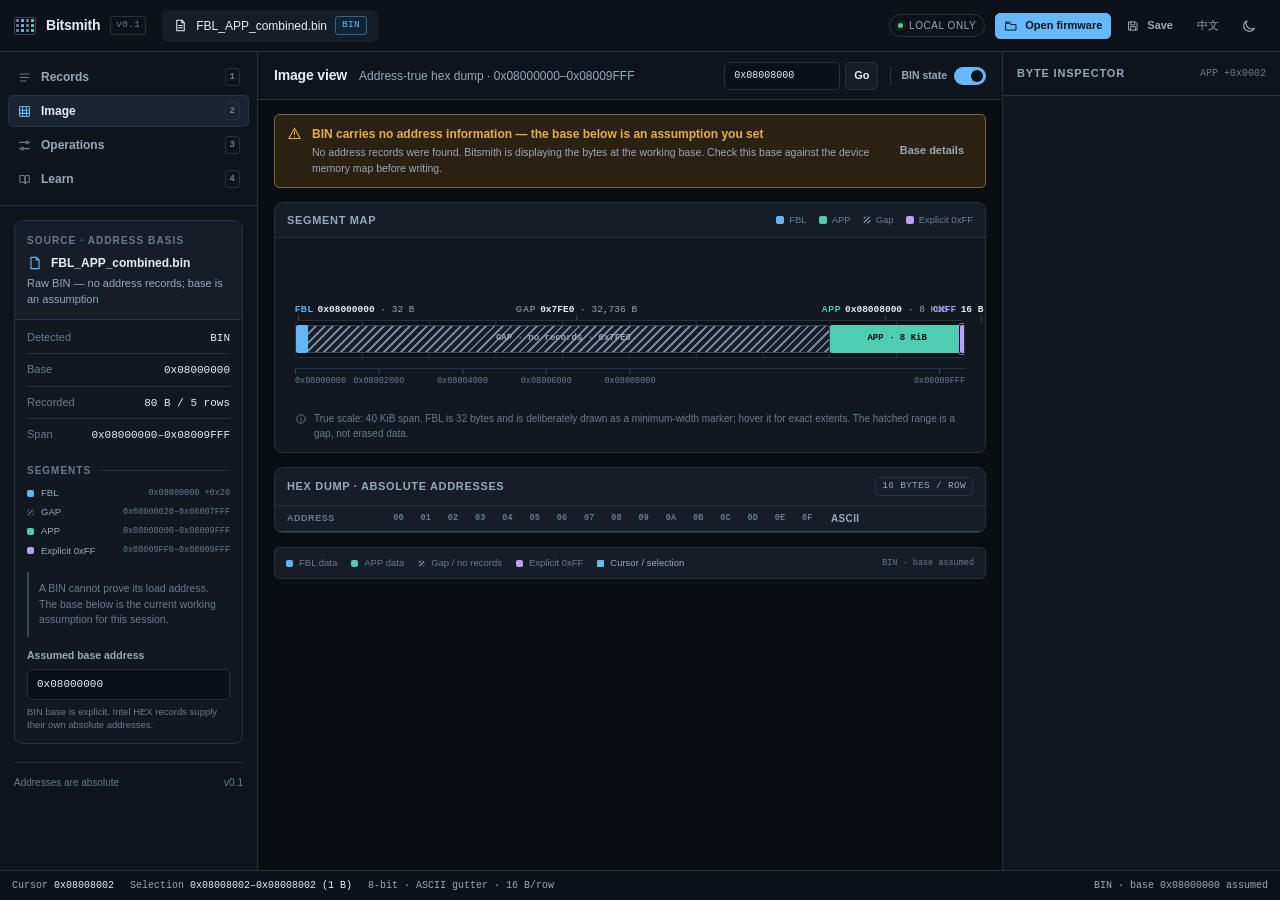
==== public/image.html @ d80ce235 "feat: implement the workbench per the prototype baseline (issue #3) Engine (shared/engine/, 323 raco" ====
<!doctype html>
<html lang="en" data-theme="dark">
<head>
  <meta charset="utf-8">
  <meta name="viewport" content="width=device-width, initial-scale=1">
  <title>Image view — Bitsmith</title>
  <script>
    (function () {
      try {
        var saved = (localStorage.getItem('bitsmith-theme') || localStorage.getItem('imagebench-theme'));
        if (saved === 'light' || saved === 'dark') document.documentElement.dataset.theme = saved;
      } catch (error) {}
    })();
  </script>
  <link rel="stylesheet" href="shared.css">
  <style>
    .image-toolbar-form {
      display: inline-flex;
      align-items: center;
      gap: 5px;
    }
    .image-toolbar-form .input {
      width: 116px;
      height: 28px;
      font-size: 10px;
    }
    .image-toolbar-form .btn {
      min-height: 28px;
    }
    .toolbar-switch {
      display: inline-flex;
      align-items: center;
      gap: 7px;
      padding-left: 10px;
      border-left: 1px solid var(--border);
    }
    .image-content {
      padding: 14px 16px 24px;
      display: flex;
      flex-direction: column;
      gap: 14px;
    }
    .image-content .assumption-banner {
      margin-bottom: 0;
    }
    .byte-inspector-hero {
      display: flex;
      align-items: flex-end;
      gap: 10px;
      padding: 12px;
      border: 1px solid var(--border);
      border-radius: var(--radius-sm);
      background: var(--inset);
    }
    .byte-inspector-hero .byte-value {
      color: var(--accent);
      font-family: var(--font-mono);
      font-size: 32px;
      font-weight: 650;
      line-height: 1;
      letter-spacing: -0.04em;
    }
    .byte-inspector-hero .byte-base {
      color: var(--faint);
      font-family: var(--font-mono);
      font-size: 9px;
      line-height: 1.4;
      padding-bottom: 2px;
    }
    .byte-inspector-hero .byte-base strong {
      display: block;
      color: var(--muted);
      font-weight: 500;
    }
    .byte-inspector-hero .byte-ascii {
      margin-left: auto;
      color: var(--muted);
      font-family: var(--font-mono);
      font-size: 18px;
      line-height: 1;
      padding-bottom: 1px;
    }
    .selection-bar {
      height: 4px;
      margin-top: 8px;
      border-radius: 2px;
      background: var(--surface-3);
      overflow: hidden;
    }
    .selection-bar span {
      display: block;
      height: 100%;
      width: 1.2%;
      min-width: 3px;
      margin-left: 2%;
      background: var(--accent);
      border-radius: 2px;
    }
    .mini-segment-bars {
      display: flex;
      flex-direction: column;
      gap: 5px;
    }
    .mini-segment-row {
      display: flex;
      align-items: center;
      gap: 7px;
      font-size: 9.5px;
    }
    .mini-segment-row .mini-swatch {
      width: 7px;
      height: 7px;
      border-radius: 2px;
      background: var(--gap);
      flex: none;
    }
    .mini-segment-row .mini-swatch.fbl { background: var(--fbl); }
    .mini-segment-row .mini-swatch.app { background: var(--app); }
    .mini-segment-row .mini-swatch.ff { background: var(--ff); }
    .mini-segment-row .mini-swatch.gap {
      background: repeating-linear-gradient(135deg, var(--gap) 0 1px, transparent 1px 3px);
      border: 1px solid var(--border);
    }
    .mini-segment-row .mini-name { color: var(--muted); }
    .mini-segment-row .mini-addr {
      margin-left: auto;
      color: var(--faint);
      font-family: var(--font-mono);
      font-size: 8.5px;
      white-space: nowrap;
    }
    .image-legend-bar {
      display: flex;
      align-items: center;
      flex-wrap: wrap;
      gap: 7px 14px;
      padding: 8px 11px;
      border: 1px solid var(--border);
      border-radius: var(--radius-sm);
      background: var(--surface-2);
      color: var(--faint);
      font-size: 9.5px;
    }
    .image-legend-bar .legend-key {
      gap: 6px;
    }
    .image-legend-bar .legend-swatch {
      width: 7px;
      height: 7px;
    }
    .image-legend-bar .legend-note {
      margin-left: auto;
      font-family: var(--font-mono);
      font-size: 8.5px;
      color: var(--faint);
    }
    .pop-byte-hero {
      display: flex;
      align-items: flex-end;
      gap: 10px;
      padding: 10px;
      border: 1px solid var(--border);
      border-radius: var(--radius-sm);
      background: var(--inset);
    }
    .pop-byte-hero .pop-value {
      color: var(--accent);
      font-family: var(--font-mono);
      font-size: 28px;
      line-height: 1;
      font-weight: 650;
      letter-spacing: -0.04em;
    }
    .pop-byte-hero .pop-caption {
      color: var(--faint);
      font-family: var(--font-mono);
      font-size: 8.5px;
      line-height: 1.45;
      padding-bottom: 1px;
    }
    .pop-byte-hero .pop-caption strong {
      display: block;
      color: var(--muted);
      font-weight: 500;
    }
    .pop-byte-hero .pop-ascii {
      margin-left: auto;
      color: var(--muted);
      font-family: var(--font-mono);
      font-size: 17px;
      line-height: 1;
    }
    .hex-byte.is-in-selection {
      background: color-mix(in srgb, var(--accent) 15%, transparent);
      border-color: color-mix(in srgb, var(--accent) 30%, transparent);
      color: var(--text);
    }
    .hex-ascii .is-in-selection {
      color: var(--accent);
    }
    .hex-byte.is-missing {
      color: var(--faint);
      opacity: 0.48;
      cursor: default;
    }
    .hex-byte.is-missing:hover {
      background: transparent;
      border-color: transparent;
    }
    .empty-side {
      padding: 18px 14px;
      color: var(--faint);
      font-size: 10.5px;
      line-height: 1.55;
    }
    .ascii-off .hex-ascii { display: none; }
    .ascii-off .hex-row { grid-template-columns: 88px minmax(470px, 1fr); }
    @media (max-width: 640px) {
      .image-toolbar-form { display: none; }
      .image-content { padding-inline: 11px; }
      .ascii-off .hex-row { grid-template-columns: 76px minmax(470px, 1fr); }
    }
  </style>
</head>
<body>
  <div class="app-shell">
    <header class="topbar">
      <a class="brand" href="records.html" aria-label="Bitsmith home">
        <span class="brand-mark" aria-hidden="true">
          <span></span><span></span><span></span><span></span>
          <span></span><span></span><span></span><span></span>
          <span></span><span></span><span></span><span></span>
        </span>
        <span class="brand-name">Bitsmith</span>
        <span class="brand-version">v0.1</span>
      </a>
      <a class="file-tab" href="records.html" id="topFileTab" aria-label="Current file: FBL_APP_combined.bin">
        <svg class="od-icon" viewBox="0 0 24 24" aria-hidden="true" style="--od-icon-size:15px">
          <path d="M6 3.5h8l4 4v13H6z"></path>
          <path d="M14 3.5v4h4"></path>
          <path d="M9 12h6M9 15.5h6"></path>
        </svg>
        <span class="file-name" id="topFileName">FBL_APP_combined.bin</span>
        <span class="format-chip" id="topFormat">BIN</span>
      </a>
      <div class="topbar-spacer"></div>
      <div class="topbar-actions">
        <span class="local-state" data-i18n="topbar.local">Local only</span>
        <button class="btn btn-primary btn-sm" id="openFirmware" type="button">
          <svg class="od-icon" viewBox="0 0 24 24" aria-hidden="true">
            <path d="M3.5 7.5h6l2 2h9v9.5h-17z"></path>
            <path d="M3.5 7.5V5h6l2 2"></path>
          </svg>
          <span data-i18n="btn.open">Open firmware</span>
        </button>
        <button class="btn btn-sm btn-quiet" id="saveFirmware" type="button">
          <svg class="od-icon" viewBox="0 0 24 24" aria-hidden="true">
            <path d="M5 5h11l3 3v11H5z"></path>
            <path d="M8 5v5h7V5M8 19v-6h8v6"></path>
          </svg>
          <span data-i18n="btn.save">Save</span>
        </button>
        <button class="icon-btn theme-toggle" type="button" data-theme-toggle aria-label="Switch to light theme">
          <svg class="od-icon icon-moon" viewBox="0 0 24 24" aria-hidden="true">
            <path d="M20 15.2A8.2 8.2 0 0 1 8.8 4a8.4 8.4 0 1 0 11.2 11.2Z"></path>
          </svg>
          <svg class="od-icon icon-sun" viewBox="0 0 24 24" aria-hidden="true">
            <circle cx="12" cy="12" r="3.5"></circle>
            <path d="M12 2.5v2M12 19.5v2M4.6 4.6 6 6M18 18l1.4 1.4M2.5 12h2M19.5 12h2M4.6 19.4 6 18M18 6l1.4-1.4"></path>
          </svg>
        </button>
      </div>
    </header>

    <div class="workspace">
      <aside class="sidebar">
        <nav class="side-nav" aria-label="Workbench sections">
          <a class="side-nav-item" href="records.html">
            <svg class="od-icon" viewBox="0 0 24 24" aria-hidden="true">
              <path d="M5 6.5h14M5 12h14M5 17.5h9"></path>
            </svg>
            <span data-i18n="nav.records">Records</span> <span class="side-nav-key">1</span>
          </a>
          <a class="side-nav-item" href="image.html" aria-current="page">
            <svg class="od-icon" viewBox="0 0 24 24" aria-hidden="true">
              <rect x="4" y="4" width="16" height="16" rx="1.5"></rect>
              <path d="M4 10h16M4 15h16M9 4v16M15 4v16"></path>
            </svg>
            <span data-i18n="nav.image">Image</span> <span class="side-nav-key">2</span>
          </a>
          <a class="side-nav-item" href="operations.html">
            <svg class="od-icon" viewBox="0 0 24 24" aria-hidden="true">
              <path d="M4 7h10M18 7h2M4 17h3M11 17h9"></path>
              <circle cx="16" cy="7" r="2"></circle>
              <circle cx="9" cy="17" r="2"></circle>
            </svg>
            <span data-i18n="nav.operations">Operations</span> <span class="side-nav-key">3</span>
          </a>
          <a class="side-nav-item" href="learn.html">
            <svg class="od-icon" viewBox="0 0 24 24" aria-hidden="true">
              <path d="M4.5 5.5h6a2 2 0 0 1 2 2v11a2 2 0 0 0-2-2h-6z"></path>
              <path d="M19.5 5.5h-4a2 2 0 0 0-2 2v11a2 2 0 0 1 2-2h4z"></path>
            </svg>
            <span data-i18n="nav.learn">Learn</span> <span class="side-nav-key">4</span>
          </a>
        </nav>

        <div class="sidebar-scroll">
          <div class="file-summary">
            <div class="file-summary-head">
              <div class="eyebrow" style="margin-bottom:6px" data-i18n="source.eyebrow-image">Source · address basis</div>
              <div class="file-name-row">
                <svg class="od-icon file-icon" viewBox="0 0 24 24" aria-hidden="true">
                  <path d="M6 3.5h8l4 4v13H6z"></path>
                  <path d="M14 3.5v4h4"></path>
                </svg>
                <h2 id="fileName">FBL_APP_combined.bin</h2>
              </div>
              <p class="file-subline" id="fileFormatLine">Raw BIN — no address records; base is an assumption</p>
            </div>
            <dl class="file-meta-grid">
              <div class="meta-row"><dt data-i18n="meta.detected">Detected</dt><dd id="formatValue">BIN</dd></div>
              <div class="meta-row"><dt data-i18n="meta.base">Base</dt><dd id="baseValue">0x08000000</dd></div>
              <div class="meta-row"><dt data-i18n="meta.recorded">Recorded</dt><dd id="recordedValue">80 B / 5 rows</dd></div>
              <div class="meta-row"><dt data-i18n="meta.span">Span</dt><dd>0x08000000–0x08009FFF</dd></div>
            </dl>
            <div style="padding:10px 12px 12px">
              <div class="section-label" data-i18n="segments.label">Segments</div>
              <div class="mini-segment-bars">
                <div class="mini-segment-row"><span class="mini-swatch fbl"></span><span class="mini-name">FBL</span><span class="mini-addr">0x08000000 +0x20</span></div>
                <div class="mini-segment-row"><span class="mini-swatch gap"></span><span class="mini-name">GAP</span><span class="mini-addr">0x08000020–0x08007FFF</span></div>
                <div class="mini-segment-row"><span class="mini-swatch app"></span><span class="mini-name">APP</span><span class="mini-addr">0x08008000–0x08009FFF</span></div>
                <div class="mini-segment-row"><span class="mini-swatch ff"></span><span class="mini-name">Explicit 0xFF</span><span class="mini-addr">0x08009FF0–0x08009FFF</span></div>
              </div>
              <p class="sidebar-note" id="basisNote" data-i18n="sidebar.bin-note">A BIN cannot prove its load address. The base below is the current working assumption for this session.</p>
              <div class="field" style="margin-top:11px">
                <label for="baseReadout" data-i18n="field.base-readout">Assumed base address</label>
                <input class="input" id="baseReadout" value="0x08000000" readonly aria-readonly="true">
                <span class="help" data-i18n="field.base-help">BIN base is explicit. Intel HEX records supply their own absolute addresses.</span>
              </div>
            </div>
          </div>

          <div class="sidebar-foot">
            <span data-i18n="sidebar.foot.absolute">Addresses are absolute</span>
            <span>v0.1</span>
          </div>
        </div>
      </aside>

      <main class="main-pane">
        <div class="main-toolbar">
          <h1 data-i18n="view.image">Image view</h1>
          <span class="toolbar-sub">Address-true hex dump · 0x08000000–0x08009FFF</span>
          <div class="toolbar-spacer"></div>
          <form class="image-toolbar-form" id="gotoForm">
            <label class="sr-only" for="gotoInput" data-i18n="goto.label">Go to address</label>
            <input class="input" id="gotoInput" value="0x08008000" spellcheck="false" autocomplete="off">
            <button class="btn btn-sm" type="submit" data-i18n="btn.go">Go</button>
          </form>
          <div class="toolbar-switch">
            <span class="switch-label" id="binSwitchLabel" data-i18n="switch.bin-label">BIN state</span>
            <button class="switch" id="binToggle" type="button" role="switch" aria-checked="true" aria-labelledby="binSwitchLabel"></button>
          </div>
        </div>

        <div class="main-scroll">
          <div class="image-content">
            <div class="assumption-banner" id="binBanner">
              <svg class="od-icon banner-icon" viewBox="0 0 24 24" aria-hidden="true">
                <path d="M12 3.5 21 20H3z"></path>
                <path d="M12 9v5M12 17.2v.1"></path>
              </svg>
              <div>
                <strong data-i18n="banner.bin-title">BIN carries no address information — base 0x08000000 is an assumption you set</strong>
                <p data-i18n="banner.bin-detail">No address records were found. Bitsmith is displaying the bytes at the working base. Check this base against the device memory map before writing.</p>
              </div>
              <button class="btn btn-sm btn-quiet banner-action" id="focusBase" type="button" data-i18n="btn.base-details">Base details</button>
            </div>

            <section class="map-card" aria-labelledby="segmentMapTitle">
              <div class="map-card-head">
                <h2 id="segmentMapTitle" data-i18n="map.segment-map">Segment map</h2>
                <div class="map-legend">
                  <span class="legend-key"><span class="legend-swatch fbl"></span><span data-i18n="legend.fbl">FBL</span></span>
                  <span class="legend-key"><span class="legend-swatch app"></span><span data-i18n="legend.app">APP</span></span>
                  <span class="legend-key"><span class="legend-swatch gap"></span><span data-i18n="legend.gap">Gap</span></span>
                  <span class="legend-key"><span class="legend-swatch ff"></span><span data-i18n="legend.ff">Explicit 0xFF</span></span>
                </div>
              </div>
              <div class="map-body">
                <div class="map-shell">
                  <div class="map-scale-labels" aria-hidden="true">
                    <span class="map-callout fbl-callout"><span class="co-kind">FBL</span><strong>0x08000000</strong> · 32 B</span>
                    <span class="map-callout gap-callout"><span class="co-kind">GAP</span><strong>0x7FE0</strong> · 32,736 B</span>
                    <span class="map-callout app-callout"><span class="co-kind">APP</span><strong>0x08008000</strong> · 8 KiB</span>
                    <span class="map-callout ff-callout"><span class="co-kind">0xFF</span><strong>16 B</strong></span>
                  </div>

                  <div class="segment-track" aria-label="Address map from 0x08000000 to 0x08009FFF">
                    <button class="segment-block fbl" type="button" style="left:0;width:0.08%;min-width:4px"
                      data-name="FBL" data-range="0x08000000–0x0800001F" data-size="32 bytes" data-kind="FBL segment"
                      data-note="Flash bootloader. Contiguous data records; checksums verify.">
                      <span class="block-label"></span>
                    </button>
                    <div class="segment-block gap" style="left:0.08%;width:79.92%"
                      data-name="GAP" data-range="0x08000020–0x08007FFF" data-size="32,736 bytes" data-kind="Address gap"
                      data-note="No data records in this range. Not the same as an explicit 0xFF fill.">
                      <span class="block-label">GAP · no records · 0x7FE0</span>
                    </div>
                    <button class="segment-block app" type="button" style="left:80%;width:20%"
                      data-name="APP" data-range="0x08008000–0x08009FFF" data-size="8 KiB" data-kind="APP segment"
                      data-note="Application image. Includes an explicitly written 0xFF tail.">
                      <span class="block-label">APP · 8 KiB</span>
                    </button>
                    <button class="segment-block ff" type="button" style="left:calc(100% - 4px);width:4px"
                      data-name="Explicit 0xFF" data-range="0x08009FF0–0x08009FFF" data-size="16 bytes" data-kind="Explicit fill"
                      data-note="These bytes are present and equal 0xFF; they are not a gap.">
                      <span class="block-label"></span>
                    </button>
                  </div>

                  <div class="axis" aria-hidden="true">
                    <span class="axis-tick" style="left:0">0x08000000</span>
                    <span class="axis-tick" style="left:12.5%">0x08002000</span>
                    <span class="axis-tick" style="left:25%">0x08004000</span>
                    <span class="axis-tick" style="left:37.5%">0x08006000</span>
                    <span class="axis-tick" style="left:50%">0x08008000</span>
                    <span class="axis-tick" style="left:100%">0x08009FFF</span>
                  </div>
                </div>
                <p class="map-note" id="mapNote">
                  <svg class="od-icon" viewBox="0 0 24 24" aria-hidden="true">
                    <circle cx="12" cy="12" r="8.5"></circle>
                    <path d="M12 11v5M12 8v.1"></path>
                  </svg>
                  True scale: 40 KiB span. FBL is 32 bytes and is deliberately drawn as a minimum-width marker; hover it for exact extents. The hatched range is a gap, not erased data.
                </p>
              </div>
            </section>

            <section class="hex-shell" aria-labelledby="hexTitle">
              <div class="hex-head">
                <h2 id="hexTitle" data-i18n="hex.title">Hex dump · absolute addresses</h2>
                <span class="badge" style="margin-left:auto" data-i18n="hex.rows-badge">16 bytes / row</span>
              </div>
              <div class="hex-scroll" id="hexScroll">
                <div class="hex-grid" id="hexGrid">
                  <div class="hex-header">
                    <div class="hex-row">
                      <span data-i18n="hex.address">Address</span>
                      <div class="hex-bytes" aria-hidden="true">
                        <span>00</span><span>01</span><span>02</span><span>03</span><span>04</span><span>05</span><span>06</span><span>07</span>
                        <span>08</span><span>09</span><span>0A</span><span>0B</span><span>0C</span><span>0D</span><span>0E</span><span>0F</span>
                      </div>
                      <span class="hex-ascii" data-i18n="hex.ascii">ASCII</span>
                    </div>
                  </div>
                  <div id="hexRows"></div>
                </div>
              </div>
            </section>

            <div class="image-legend-bar">
              <span class="legend-key"><span class="legend-swatch fbl"></span><span data-i18n="legend.fbl-data">FBL data</span></span>
              <span class="legend-key"><span class="legend-swatch app"></span><span data-i18n="legend.app-data">APP data</span></span>
              <span class="legend-key"><span class="legend-swatch gap"></span><span data-i18n="legend.gap-nr">Gap / no records</span></span>
              <span class="legend-key"><span class="legend-swatch ff"></span><span data-i18n="legend.ff">Explicit 0xFF</span></span>
              <span class="legend-key" style="color:var(--muted)"><span style="display:inline-block;width:7px;height:7px;border-radius:1px;background:var(--accent)"></span><span data-i18n="legend.cursor">Cursor / selection</span></span>
              <span class="legend-note" id="legendBasis">BIN · base assumed</span>
            </div>
          </div>
        </div>
      </main>

      <aside class="inspector" aria-label="Byte inspector">
        <div class="pane-head">
          <h2 data-i18n="inspector.byte-title">Byte inspector</h2>
          <span class="pane-count" id="inspectorOffset">APP +0x0002</span>
        </div>
        <div class="inspector-scroll" id="inspectorBody"></div>
      </aside>
    </div>

    <footer class="statusbar">
      <span class="status-item"><span data-i18n="status.cursor">Cursor</span> <strong id="statusCursor">0x08008002</strong></span>
      <span class="status-item"><span data-i18n="status.selection">Selection</span> <strong id="statusSelection">0x08008002–0x08008002 (1 B)</strong></span>
      <span class="status-item hide-sm" id="statusEncoding" data-i18n="status.encoding">8-bit · ASCII gutter · 16 B/row</span>
      <span class="status-item push" id="statusBasis">BIN · base 0x08000000 assumed</span>
    </footer>
  </div>

  <div class="inspector-pop" id="bytePop" role="dialog" aria-labelledby="bytePopTitle" hidden>
    <div class="pop-head">
      <div>
        <h3 id="bytePopTitle">Byte at 0x08008002</h3>
        <p data-i18n="pop.byte-sub">Read from the image at its absolute address.</p>
      </div>
      <button class="icon-btn" id="closeBytePop" type="button" aria-label="Close byte inspector">
        <svg class="od-icon" viewBox="0 0 24 24" aria-hidden="true">
          <path d="M6 6l12 12M18 6 6 18"></path>
        </svg>
      </button>
    </div>
    <div class="pop-body">
      <div class="pop-byte-hero">
        <span class="pop-value" id="popValue">50</span>
        <span class="pop-caption"><strong data-i18n="pop.byte-hero">hex byte</strong><span id="popDec">80 dec</span></span>
        <span class="pop-ascii" id="popAscii">P</span>
      </div>
      <dl class="pop-kv">
        <dt>Absolute</dt><dd id="popAddress">0x08008002</dd>
        <dt>Segment</dt><dd id="popSegment">APP</dd>
        <dt>Offset</dt><dd id="popOffset">+0x0002</dd>
        <dt>Row</dt><dd id="popRow">0x08008000 +0x02</dd>
      </dl>
      <p style="margin-top:8px" data-i18n="pop.byte-note">The byte value is exact. Its address is only as exact as the current base assumption for a BIN import.</p>
    </div>
    <div class="pop-foot"><span class="kbd">Esc</span> <span data-i18n="pop.byte-foot-suffix">close · shift-click to select a range</span></div>
  </div>

  <div class="map-hover-tip" id="mapTip" hidden></div>
  <div class="toast-stack" id="toastStack" aria-live="polite"></div>

  <script src="bridge.js"></script>
  <script src="i18n.js"></script>
  <script src="image.js"></script>
</body>
</html>
---- public/shared.css ----
/* Bitsmith shared design system
   Dark is the default workbench theme; light is authored independently. */

:root {
  color-scheme: dark;

  --bg: #0a0e13;
  --bg-alt: #0e141b;
  --surface-1: #111820;
  --surface-2: #151d27;
  --surface-3: #1a2430;
  --bg-selected: #14293a;
  --inset: #0b1017;
  --border: #25313e;
  --border-strong: #36485c;
  --text: #e7edf5;
  --muted: #99a8ba;
  --faint: #6a7a8e;
  --accent: #66b8ff;
  --accent-2: #5ad1b6;
  --accent-contrast: #06131d;
  --ok: #58ca8b;
  --ok-bg: #10251b;
  --warn: #e7ad4c;
  --warn-bg: #2a2113;
  --fail: #f07070;
  --fail-bg: #2a1517;
  --fbl: #64b5f6;
  --fbl-bg: #102436;
  --app: #4ecdb0;
  --app-bg: #0f2723;
  --gap: #738399;
  --gap-bg: #161d26;
  --ff: #b9a0ff;
  --ff-bg: #201a33;
  --focus-ring: #a9d8ff;
  --topbar: #0d1218;
  --statusbar: #0c1117;
  --shadow: 0 18px 60px rgba(0, 0, 0, 0.45);
  --shadow-sm: 0 2px 10px rgba(0, 0, 0, 0.25);
  --scrollbar: #344355;

  --font-sans: -apple-system, BlinkMacSystemFont, "Segoe UI", "Helvetica Neue", Arial, sans-serif;
  --font-mono: "SFMono-Regular", "SF Mono", ui-monospace, Menlo, Consolas, "Liberation Mono", monospace;

  --text-2xs: 10px;
  --text-xs: 11px;
  --text-sm: 12px;
  --text-base: 13px;
  --text-md: 14px;
  --text-lg: 16px;
  --text-xl: 20px;
  --text-2xl: 26px;
  --text-3xl: 34px;

  --lh-tight: 1.25;
  --lh-normal: 1.5;
  --lh-relaxed: 1.65;

  --space-1: 4px;
  --space-2: 8px;
  --space-3: 12px;
  --space-4: 16px;
  --space-5: 20px;
  --space-6: 24px;
  --space-7: 32px;
  --space-8: 40px;
  --space-9: 48px;

  --radius-xs: 3px;
  --radius-sm: 5px;
  --radius-md: 8px;
  --radius-pill: 999px;

  --topbar-h: 52px;
  --statusbar-h: 30px;
  --sidebar-w: 282px;
  --inspector-w: 302px;

  --ease-out: cubic-bezier(0.18, 0.72, 0.24, 1);
  --ease-in: cubic-bezier(0.55, 0, 0.8, 0.35);
  --dur-fast: 160ms;
  --dur-normal: 220ms;
}

html[data-theme="light"] {
  color-scheme: light;

  --bg: #edf1f5;
  --bg-alt: #f5f7f9;
  --surface-1: #ffffff;
  --surface-2: #f3f6f9;
  --surface-3: #eaf0f6;
  --bg-selected: #dceefc;
  --inset: #e9eef4;
  --border: #d7e0e9;
  --border-strong: #b9c6d4;
  --text: #16212c;
  --muted: #536273;
  --faint: #7b8897;
  --accent: #0b67ae;
  --accent-2: #0b7b6b;
  --accent-contrast: #ffffff;
  --ok: #1e7c50;
  --ok-bg: #e5f5ec;
  --warn: #8b5b0b;
  --warn-bg: #f9efd9;
  --fail: #b23a3f;
  --fail-bg: #fbe8e9;
  --fbl: #1768ad;
  --fbl-bg: #e2effa;
  --app: #11766a;
  --app-bg: #e1f3f0;
  --gap: #68798a;
  --gap-bg: #edf1f5;
  --ff: #6f4bb5;
  --ff-bg: #efe9fb;
  --focus-ring: #0b67ae;
  --topbar: #ffffff;
  --statusbar: #f5f8fb;
  --shadow: 0 22px 60px rgba(24, 42, 62, 0.14);
  --shadow-sm: 0 2px 10px rgba(24, 42, 62, 0.08);
  --scrollbar: #b9c6d4;
}

*,
*::before,
*::after {
  box-sizing: border-box;
}

[hidden] {
  display: none !important;
}

html {
  height: 100%;
  background: var(--bg);
}

body {
  margin: 0;
  min-height: 100%;
  background: var(--bg);
  color: var(--text);
  font-family: var(--font-sans);
  font-size: var(--text-base);
  line-height: var(--lh-normal);
  -webkit-font-smoothing: antialiased;
  text-rendering: optimizeLegibility;
}

button,
input,
select,
textarea {
  font: inherit;
  color: inherit;
}

button,
a {
  -webkit-tap-highlight-color: transparent;
}

a {
  color: var(--accent);
  text-decoration: none;
}

a:hover {
  color: var(--accent-2);
}

button {
  border: 0;
  background: none;
  cursor: pointer;
}

svg {
  display: block;
}

h1,
h2,
h3,
h4,
p,
dl,
dd,
dt,
figure {
  margin: 0;
}

ul,
ol {
  margin: 0;
  padding: 0;
  list-style: none;
}

::selection {
  background: color-mix(in srgb, var(--accent) 34%, transparent);
}

:focus-visible {
  outline: 2px solid var(--focus-ring);
  outline-offset: 2px;
}

::-webkit-scrollbar {
  width: 10px;
  height: 10px;
}

::-webkit-scrollbar-track {
  background: transparent;
}

::-webkit-scrollbar-thumb {
  background: var(--scrollbar);
  border: 3px solid transparent;
  border-radius: var(--radius-pill);
  background-clip: content-box;
}

.sr-only {
  position: absolute;
  width: 1px;
  height: 1px;
  padding: 0;
  margin: -1px;
  overflow: hidden;
  clip: rect(0, 0, 0, 0);
  white-space: nowrap;
  border: 0;
}

.mono {
  font-family: var(--font-mono);
  font-variant-numeric: tabular-nums;
}

.muted {
  color: var(--muted);
}

.faint {
  color: var(--faint);
}

.nowrap {
  white-space: nowrap;
}

.truncate {
  min-width: 0;
  overflow: hidden;
  text-overflow: ellipsis;
  white-space: nowrap;
}

.od-icon {
  width: 1em;
  height: 1em;
  flex: none;
  stroke-width: 1.7;
  stroke-linecap: round;
  stroke-linejoin: round;
  fill: none;
  stroke: currentColor;
  --od-icon-size: 1em;
  width: var(--od-icon-size);
  height: var(--od-icon-size);
}

/* --------------------------------------------------------------------------
   Application shell
   -------------------------------------------------------------------------- */

.app-shell {
  display: grid;
  grid-template-columns: minmax(0, 1fr);
  grid-template-rows: var(--topbar-h) minmax(0, 1fr) var(--statusbar-h);
  height: 100vh;
  min-height: 620px;
  overflow: hidden;
  background: var(--bg);
}

.topbar {
  position: relative;
  z-index: 30;
  display: flex;
  align-items: center;
  gap: var(--space-4);
  padding: 0 var(--space-4) 0 14px;
  background: var(--topbar);
  border-bottom: 1px solid var(--border);
  min-width: 0;
}

.brand {
  display: inline-flex;
  align-items: center;
  gap: 10px;
  color: var(--text);
  flex: none;
}

.brand:hover {
  color: var(--text);
}

.brand-mark {
  display: grid;
  grid-template-columns: repeat(4, 3px);
  grid-template-rows: repeat(3, 3px);
  gap: 2px;
  width: 22px;
  height: 18px;
  align-content: center;
  justify-content: center;
  border: 1px solid var(--border-strong);
  border-radius: var(--radius-xs);
  background: var(--inset);
}

.brand-mark span {
  background: var(--faint);
  border-radius: 0.5px;
}

.brand-mark span:nth-child(2),
.brand-mark span:nth-child(6),
.brand-mark span:nth-child(10) {
  background: var(--fbl);
}

.brand-mark span:nth-child(4),
.brand-mark span:nth-child(8),
.brand-mark span:nth-child(12) {
  background: var(--app);
}

.brand-name {
  font-size: var(--text-md);
  font-weight: 650;
  letter-spacing: -0.015em;
}

.brand-version {
  padding: 1px 5px;
  border: 1px solid var(--border);
  border-radius: var(--radius-xs);
  color: var(--faint);
  font-family: var(--font-mono);
  font-size: 9.5px;
  letter-spacing: 0.03em;
}

.file-tab {
  display: flex;
  align-items: center;
  gap: 8px;
  height: 32px;
  min-width: 0;
  max-width: 520px;
  padding: 0 10px;
  border: 1px solid transparent;
  border-radius: var(--radius-sm);
  color: var(--text);
  background: var(--surface-2);
}

.file-tab:hover {
  color: var(--text);
  border-color: var(--border);
}

.file-tab .file-name {
  min-width: 0;
  overflow: hidden;
  text-overflow: ellipsis;
  white-space: nowrap;
  font-size: var(--text-sm);
}

.file-tab .format-chip {
  flex: none;
}

.topbar-spacer {
  flex: 1 1 auto;
}

.topbar-actions {
  display: flex;
  align-items: center;
  gap: 6px;
  flex: none;
}

.local-state {
  display: inline-flex;
  align-items: center;
  gap: 6px;
  margin-right: 4px;
  padding: 3px 8px;
  border: 1px solid var(--border);
  border-radius: var(--radius-pill);
  color: var(--muted);
  font-size: var(--text-2xs);
  letter-spacing: 0.055em;
  text-transform: uppercase;
  white-space: nowrap;
}

.local-state::before {
  content: "";
  width: 5px;
  height: 5px;
  border-radius: 50%;
  background: var(--ok);
  box-shadow: 0 0 0 3px var(--ok-bg);
}

.workspace {
  display: grid;
  grid-template-columns: var(--sidebar-w) minmax(0, 1fr) var(--inspector-w);
  min-height: 0;
  min-width: 0;
  overflow: hidden;
}

.sidebar,
.inspector {
  display: flex;
  flex-direction: column;
  min-height: 0;
  min-width: 0;
  background: var(--bg-alt);
}

.sidebar {
  border-right: 1px solid var(--border);
}

.inspector {
  border-left: 1px solid var(--border);
  background: var(--surface-1);
}

.sidebar-scroll,
.inspector-scroll {
  min-height: 0;
  overflow-y: auto;
  overscroll-behavior: contain;
}

.sidebar-scroll {
  padding: 14px 14px 24px;
}

.inspector-scroll {
  padding: 14px 14px 28px;
}

.side-nav {
  display: flex;
  flex-direction: column;
  gap: 2px;
  padding: 9px 8px 10px;
  border-bottom: 1px solid var(--border);
  background: var(--bg-alt);
  flex: none;
}

.side-nav-item {
  display: flex;
  align-items: center;
  gap: 9px;
  min-height: 31px;
  padding: 6px 8px;
  border: 1px solid transparent;
  border-radius: var(--radius-sm);
  color: var(--muted);
  font-size: var(--text-sm);
  font-weight: 550;
}

.side-nav-item:hover {
  color: var(--text);
  background: var(--surface-2);
}

.side-nav-item[aria-current="page"] {
  color: var(--text);
  background: var(--surface-3);
  border-color: var(--border);
}

.side-nav-item[aria-current="page"] .od-icon {
  color: var(--accent);
}

.side-nav-item .od-icon {
  --od-icon-size: 15px;
  color: var(--faint);
}

.side-nav-key {
  margin-left: auto;
  color: var(--faint);
  font-family: var(--font-mono);
  font-size: 9px;
  border: 1px solid var(--border);
  border-radius: 3px;
  padding: 0 4px;
  line-height: 16px;
}

.main-pane {
  display: flex;
  flex-direction: column;
  min-width: 0;
  min-height: 0;
  background: var(--bg);
}

.main-toolbar {
  display: flex;
  align-items: center;
  gap: var(--space-3);
  flex: none;
  min-height: 48px;
  padding: 8px 16px;
  border-bottom: 1px solid var(--border);
  background: var(--bg-alt);
}

.main-toolbar h1 {
  font-size: var(--text-md);
  font-weight: 650;
  letter-spacing: -0.012em;
  white-space: nowrap;
}

.main-toolbar .toolbar-sub {
  color: var(--muted);
  font-size: var(--text-sm);
  white-space: nowrap;
}

.toolbar-spacer {
  flex: 1 1 auto;
}

.toolbar-group {
  display: flex;
  align-items: center;
  gap: 6px;
}

.main-scroll {
  min-height: 0;
  overflow: auto;
  overscroll-behavior: contain;
}

.statusbar {
  display: flex;
  align-items: center;
  gap: 16px;
  padding: 0 12px;
  border-top: 1px solid var(--border);
  background: var(--statusbar);
  color: var(--muted);
  font-family: var(--font-mono);
  font-size: var(--text-2xs);
  overflow: hidden;
  white-space: nowrap;
}

.statusbar .status-item {
  display: inline-flex;
  align-items: center;
  gap: 6px;
  min-width: 0;
}

.statusbar .status-item strong {
  color: var(--text);
  font-weight: 500;
}

.statusbar .push {
  margin-left: auto;
}

.status-dot {
  width: 6px;
  height: 6px;
  border-radius: 50%;
  flex: none;
  background: var(--faint);
}

.status-dot.ok {
  background: var(--ok);
}

.status-dot.warn {
  background: var(--warn);
}

.status-dot.fail {
  background: var(--fail);
}

/* --------------------------------------------------------------------------
   Common controls
   -------------------------------------------------------------------------- */

.btn {
  display: inline-flex;
  align-items: center;
  justify-content: center;
  gap: 7px;
  min-height: 30px;
  padding: 6px 11px;
  border: 1px solid var(--border);
  border-radius: var(--radius-sm);
  background: var(--surface-2);
  color: var(--text);
  font-size: var(--text-sm);
  font-weight: 550;
  line-height: 1.2;
  white-space: nowrap;
  transition: background var(--dur-fast) var(--ease-out), border-color var(--dur-fast) var(--ease-out), color var(--dur-fast) var(--ease-out);
}

.btn:hover {
  background: var(--surface-3);
  border-color: var(--border-strong);
  color: var(--text);
}

.btn .od-icon {
  --od-icon-size: 14px;
}

.btn-primary {
  background: var(--accent);
  border-color: var(--accent);
  color: var(--accent-contrast);
  font-weight: 650;
}

.btn-primary:hover {
  background: var(--accent-2);
  border-color: var(--accent-2);
  color: var(--accent-contrast);
}

.btn-quiet {
  background: transparent;
  border-color: transparent;
  color: var(--muted);
}

.btn-quiet:hover {
  background: var(--surface-2);
  border-color: var(--border);
  color: var(--text);
}

.btn-danger {
  color: var(--fail);
  border-color: var(--border);
  background: transparent;
}

.btn-danger:hover {
  background: var(--fail-bg);
  border-color: var(--fail);
  color: var(--fail);
}

.btn[disabled],
.btn[aria-disabled="true"] {
  opacity: 0.45;
  cursor: not-allowed;
  pointer-events: none;
}

.btn-sm {
  min-height: 26px;
  padding: 4px 8px;
  font-size: var(--text-xs);
}

.icon-btn {
  display: inline-flex;
  align-items: center;
  justify-content: center;
  width: 30px;
  height: 30px;
  border: 1px solid transparent;
  border-radius: var(--radius-sm);
  color: var(--muted);
  transition: background var(--dur-fast) var(--ease-out), color var(--dur-fast) var(--ease-out), border-color var(--dur-fast) var(--ease-out);
}

.icon-btn:hover {
  color: var(--text);
  background: var(--surface-2);
  border-color: var(--border);
}

.icon-btn .od-icon {
  --od-icon-size: 16px;
}

.theme-toggle .icon-sun {
  display: none;
}

html[data-theme="light"] .theme-toggle .icon-sun {
  display: block;
}

html[data-theme="light"] .theme-toggle .icon-moon {
  display: none;
}

.tag,
.format-chip,
.badge {
  display: inline-flex;
  align-items: center;
  gap: 5px;
  min-height: 19px;
  padding: 2px 6px;
  border: 1px solid var(--border);
  border-radius: var(--radius-xs);
  background: var(--surface-2);
  color: var(--muted);
  font-family: var(--font-mono);
  font-size: 9.5px;
  font-weight: 500;
  letter-spacing: 0.03em;
  text-transform: uppercase;
  line-height: 1.3;
  white-space: nowrap;
}

.format-chip {
  color: var(--accent);
  border-color: color-mix(in srgb, var(--accent) 36%, var(--border));
  background: var(--fbl-bg);
}

.badge-ok {
  color: var(--ok);
  background: var(--ok-bg);
  border-color: color-mix(in srgb, var(--ok) 30%, var(--border));
}

.badge-fail {
  color: var(--fail);
  background: var(--fail-bg);
  border-color: color-mix(in srgb, var(--fail) 30%, var(--border));
}

.badge-warn {
  color: var(--warn);
  background: var(--warn-bg);
  border-color: color-mix(in srgb, var(--warn) 30%, var(--border));
}

.kbd {
  display: inline-block;
  min-width: 17px;
  padding: 1px 4px;
  border: 1px solid var(--border-strong);
  border-bottom-width: 2px;
  border-radius: 3px;
  background: var(--surface-2);
  color: var(--muted);
  font-family: var(--font-mono);
  font-size: 9.5px;
  line-height: 13px;
  text-align: center;
}

.eyebrow {
  color: var(--faint);
  font-size: var(--text-2xs);
  font-weight: 650;
  letter-spacing: 0.11em;
  text-transform: uppercase;
}

.section-label {
  display: flex;
  align-items: center;
  gap: 7px;
  margin-bottom: 8px;
  color: var(--faint);
  font-size: var(--text-2xs);
  font-weight: 650;
  letter-spacing: 0.1em;
  text-transform: uppercase;
}

.section-label::after {
  content: "";
  flex: 1;
  height: 1px;
  background: var(--border);
}

.divider {
  height: 1px;
  margin: 14px 0;
  background: var(--border);
}

/* --------------------------------------------------------------------------
   Sidebar file summary
   -------------------------------------------------------------------------- */

.file-summary {
  border: 1px solid var(--border);
  border-radius: var(--radius-md);
  background: var(--surface-1);
  overflow: hidden;
}

.file-summary-head {
  padding: 12px 12px 11px;
  border-bottom: 1px solid var(--border);
  background: var(--surface-2);
}

.file-name-row {
  display: flex;
  align-items: center;
  gap: 8px;
  min-width: 0;
}

.file-name-row .file-icon {
  --od-icon-size: 16px;
  color: var(--accent);
  flex: none;
}

.file-name-row h2 {
  min-width: 0;
  overflow: hidden;
  text-overflow: ellipsis;
  white-space: nowrap;
  font-size: var(--text-sm);
  font-weight: 650;
}

.file-subline {
  margin-top: 4px;
  color: var(--muted);
  font-size: var(--text-xs);
  line-height: 1.45;
}

.file-meta-grid {
  display: grid;
  grid-template-columns: 1fr;
  gap: 0;
  padding: 2px 12px;
}

.meta-row {
  display: flex;
  align-items: baseline;
  justify-content: space-between;
  gap: 12px;
  padding: 7px 0;
  border-bottom: 1px solid var(--border);
  font-size: var(--text-xs);
}

.meta-row:last-child {
  border-bottom: 0;
}

.meta-row dt {
  color: var(--faint);
  flex: none;
}

.meta-row dd {
  color: var(--text);
  font-family: var(--font-mono);
  font-size: 11px;
  text-align: right;
  word-break: break-all;
}

.verify-strip {
  display: flex;
  align-items: center;
  gap: 10px;
  margin: 10px 12px 11px;
  padding: 8px 9px;
  border: 1px solid var(--border);
  border-radius: var(--radius-sm);
  background: var(--surface-2);
}

.verify-strip.is-fail {
  border-color: color-mix(in srgb, var(--fail) 42%, var(--border));
  background: var(--fail-bg);
}

.verify-count {
  font-family: var(--font-mono);
  font-size: 15px;
  font-weight: 650;
  line-height: 1;
  color: var(--ok);
  white-space: nowrap;
}

.verify-strip.is-fail .verify-count {
  color: var(--fail);
}

.verify-copy {
  min-width: 0;
  color: var(--muted);
  font-size: 10.5px;
  line-height: 1.35;
}

.verify-copy strong {
  display: block;
  color: var(--text);
  font-size: var(--text-xs);
  font-weight: 600;
}

.segment-list {
  display: flex;
  flex-direction: column;
  gap: 6px;
}

.segment-row {
  display: grid;
  grid-template-columns: 4px minmax(0, 1fr) auto;
  gap: 8px;
  align-items: center;
  padding: 6px 7px;
  border: 1px solid var(--border);
  border-radius: var(--radius-xs);
  background: var(--surface-2);
  font-size: var(--text-xs);
}

.segment-row .segment-swatch {
  width: 4px;
  height: 26px;
  border-radius: var(--radius-pill);
  background: var(--gap);
}

.segment-row.is-fbl .segment-swatch {
  background: var(--fbl);
}

.segment-row.is-app .segment-swatch {
  background: var(--app);
}

.segment-row.is-gap .segment-swatch {
  background: repeating-linear-gradient(135deg, var(--gap) 0 2px, transparent 2px 4px);
}

.segment-row.is-ff .segment-swatch {
  background: var(--ff);
}

.segment-main {
  min-width: 0;
}

.segment-name {
  display: flex;
  align-items: center;
  gap: 6px;
  color: var(--text);
  font-weight: 600;
  font-size: 11px;
}

.segment-addr {
  margin-top: 2px;
  color: var(--faint);
  font-family: var(--font-mono);
  font-size: 9.5px;
  line-height: 1.35;
  overflow: hidden;
  text-overflow: ellipsis;
  white-space: nowrap;
}

.segment-size {
  color: var(--muted);
  font-family: var(--font-mono);
  font-size: 9.5px;
  text-align: right;
  white-space: nowrap;
}

.sidebar-note {
  margin-top: 14px;
  padding: 9px 10px;
  border-left: 2px solid var(--border-strong);
  color: var(--faint);
  font-size: 10.5px;
  line-height: 1.5;
}

.sidebar-note a {
  color: var(--muted);
  text-decoration: underline;
  text-underline-offset: 2px;
}

.sidebar-foot {
  margin-top: 18px;
  padding-top: 12px;
  border-top: 1px solid var(--border);
  display: flex;
  align-items: center;
  justify-content: space-between;
  gap: 8px;
  color: var(--faint);
  font-size: 10px;
}

/* --------------------------------------------------------------------------
   Inspector
   -------------------------------------------------------------------------- */

.pane-head {
  display: flex;
  align-items: center;
  gap: 8px;
  flex: none;
  min-height: 44px;
  padding: 8px 14px;
  border-bottom: 1px solid var(--border);
  background: var(--bg-alt);
}

.pane-head h2 {
  font-size: var(--text-xs);
  font-weight: 650;
  letter-spacing: 0.075em;
  text-transform: uppercase;
  color: var(--muted);
}

.pane-head .pane-count {
  margin-left: auto;
  color: var(--faint);
  font-family: var(--font-mono);
  font-size: 10px;
}

.inspector-section {
  padding: 0 0 14px;
  margin-bottom: 14px;
  border-bottom: 1px solid var(--border);
}

.inspector-section:last-child {
  border-bottom: 0;
  margin-bottom: 0;
}

.inspector-title {
  display: flex;
  align-items: center;
  justify-content: space-between;
  gap: 8px;
  margin-bottom: 8px;
  color: var(--faint);
  font-size: var(--text-2xs);
  font-weight: 650;
  letter-spacing: 0.1em;
  text-transform: uppercase;
}

.raw-line-box {
  padding: 8px 9px;
  border: 1px solid var(--border);
  border-radius: var(--radius-sm);
  background: var(--inset);
  color: var(--text);
  font-family: var(--font-mono);
  font-size: 10.5px;
  line-height: 1.6;
  word-break: break-all;
}

.kv-list {
  display: grid;
  grid-template-columns: auto minmax(0, 1fr);
  gap: 6px 12px;
  font-size: var(--text-xs);
}

.kv-list dt {
  color: var(--faint);
  white-space: nowrap;
}

.kv-list dd {
  color: var(--text);
  font-family: var(--font-mono);
  font-size: 10.5px;
  text-align: right;
  word-break: break-word;
}

.callout {
  padding: 9px 10px;
  border: 1px solid var(--border);
  border-radius: var(--radius-sm);
  background: var(--surface-2);
  color: var(--muted);
  font-size: 11px;
  line-height: 1.55;
}

.callout strong {
  color: var(--text);
  font-weight: 600;
}

.callout.is-warn {
  border-color: color-mix(in srgb, var(--warn) 40%, var(--border));
  background: var(--warn-bg);
  color: var(--warn);
}

.callout.is-fail {
  border-color: color-mix(in srgb, var(--fail) 40%, var(--border));
  background: var(--fail-bg);
  color: var(--fail);
}

.check-list {
  display: flex;
  flex-direction: column;
  gap: 6px;
}

.check-row {
  display: flex;
  align-items: flex-start;
  gap: 7px;
  color: var(--muted);
  font-size: 10.5px;
  line-height: 1.4;
}

.check-row .check-icon {
  --od-icon-size: 13px;
  margin-top: 1px;
  flex: none;
  color: var(--ok);
}

.check-row.is-fail .check-icon {
  color: var(--fail);
}

.check-row.is-pending .check-icon {
  color: var(--warn);
}

.check-row strong {
  color: var(--text);
  font-weight: 600;
}

/* --------------------------------------------------------------------------
   Tables
   -------------------------------------------------------------------------- */

.table-shell {
  min-width: 0;
}

.table-scroll {
  overflow: auto;
  overscroll-behavior: contain;
  border-top: 1px solid var(--border);
  border-bottom: 1px solid var(--border);
}

.data-table {
  width: 100%;
  min-width: 900px;
  border-collapse: separate;
  border-spacing: 0;
  font-family: var(--font-mono);
  font-size: 11px;
  font-variant-numeric: tabular-nums;
}

.data-table thead th {
  position: sticky;
  top: 0;
  z-index: 3;
  padding: 8px 7px;
  border-bottom: 1px solid var(--border-strong);
  background: var(--surface-2);
  color: var(--faint);
  font-family: var(--font-sans);
  font-size: 9.5px;
  font-weight: 650;
  letter-spacing: 0.065em;
  text-align: left;
  text-transform: uppercase;
  white-space: nowrap;
}

.data-table thead th.num {
  text-align: right;
}

.data-table tbody td {
  padding: 7px;
  border-bottom: 1px solid var(--border);
  color: var(--text);
  vertical-align: middle;
  background: transparent;
}

.data-table tbody tr:last-child td {
  border-bottom: 0;
}

.data-table tbody tr.record-row {
  cursor: pointer;
  transition: background var(--dur-fast) var(--ease-out);
}

.data-table tbody tr.record-row:hover td {
  background: var(--surface-2);
}

.data-table tbody tr.record-row.is-selected td {
  background: var(--bg-selected, #14293a);
}

.data-table tbody tr.record-row.is-failed td {
  background: var(--fail-bg);
}

.data-table tbody tr.record-row.is-failed:hover td {
  background: color-mix(in srgb, var(--fail-bg) 72%, var(--fail) 8%);
}

.data-table tbody tr.record-row.is-failed.is-selected td {
  background: color-mix(in srgb, var(--fail-bg) 65%, var(--fail) 12%);
}

.col-index {
  width: 34px;
  color: var(--faint) !important;
  text-align: right;
  font-size: 10px;
}

.col-raw {
  width: 188px;
  max-width: 188px;
}

.raw-record {
  display: block;
  max-width: 188px;
  overflow: hidden;
  text-overflow: ellipsis;
  white-space: nowrap;
  color: var(--muted);
  font-size: 9.75px;
  letter-spacing: -0.02em;
}

tr.is-failed .raw-record {
  color: var(--fail);
}

.num-cell {
  text-align: right;
  color: var(--muted);
  white-space: nowrap;
}

.addr-cell {
  white-space: nowrap;
  color: var(--text);
}

.addr-cell .addr-base {
  color: var(--faint);
}

.addr-cell .addr-low {
  color: var(--accent);
}

.type-cell {
  white-space: nowrap;
}

.type-chip {
  display: inline-flex;
  align-items: center;
  gap: 5px;
  padding: 2px 5px;
  border: 1px solid var(--border);
  border-radius: var(--radius-xs);
  background: var(--surface-2);
  color: var(--muted);
  font-size: 9.5px;
  line-height: 1.3;
  white-space: nowrap;
}

.type-chip .type-hex {
  color: var(--text);
  font-weight: 600;
}

.type-chip.type-04 {
  border-color: color-mix(in srgb, var(--ff) 40%, var(--border));
  background: var(--ff-bg);
  color: var(--ff);
}

.type-chip.type-01 {
  border-color: color-mix(in srgb, var(--faint) 34%, var(--border));
  color: var(--muted);
}

.type-chip.type-fail {
  border-color: color-mix(in srgb, var(--fail) 40%, var(--border));
  background: var(--fail-bg);
  color: var(--fail);
}

.data-cell {
  max-width: 132px;
  overflow: hidden;
  text-overflow: ellipsis;
  white-space: nowrap;
  color: var(--muted);
  font-size: 10px;
}

.cks-cell {
  white-space: nowrap;
  text-align: right;
}

.cks-cell .cks-ok {
  color: var(--ok);
}

.cks-cell .cks-fail {
  color: var(--fail);
  font-weight: 650;
}

.verdict {
  display: inline-flex;
  align-items: center;
  gap: 5px;
  font-family: var(--font-sans);
  font-size: 10px;
  font-weight: 600;
  white-space: nowrap;
}

.verdict::before {
  content: "";
  width: 5px;
  height: 5px;
  border-radius: 50%;
  background: var(--ok);
  flex: none;
}

.verdict.is-fail {
  color: var(--fail);
}

.verdict.is-fail::before {
  background: var(--fail);
}

.math-row td {
  padding: 0 !important;
  border-bottom: 1px solid var(--border) !important;
  background: var(--fail-bg) !important;
}

.math-panel {
  display: flex;
  flex-wrap: wrap;
  align-items: center;
  gap: 9px;
  padding: 10px 12px 11px 41px;
  border-left: 2px solid var(--fail);
  color: var(--muted);
  font-size: 10.5px;
  line-height: 1.5;
}

.math-panel .math-label {
  color: var(--fail);
  font-family: var(--font-sans);
  font-size: 9.5px;
  font-weight: 700;
  letter-spacing: 0.08em;
  text-transform: uppercase;
}

.math-token {
  padding: 3px 6px;
  border: 1px solid color-mix(in srgb, var(--fail) 26%, var(--border));
  border-radius: 3px;
  background: var(--inset);
  color: var(--text);
  font-family: var(--font-mono);
  font-size: 10px;
  white-space: nowrap;
}

.math-arrow {
  color: var(--faint);
}

.math-result {
  color: var(--fail);
  font-weight: 650;
}

.record-marker {
  width: 2px;
  height: 14px;
  border-radius: 2px;
  background: var(--border-strong);
  display: inline-block;
  vertical-align: -2px;
  margin-right: 5px;
}

/* --------------------------------------------------------------------------
   Segment map
   -------------------------------------------------------------------------- */

.map-card {
  border: 1px solid var(--border);
  border-radius: var(--radius-md);
  background: var(--surface-1);
  overflow: hidden;
}

.map-card-head {
  display: flex;
  align-items: center;
  gap: 10px;
  padding: 9px 12px;
  border-bottom: 1px solid var(--border);
  background: var(--surface-2);
}

.map-card-head h2 {
  font-size: var(--text-xs);
  font-weight: 650;
  letter-spacing: 0.06em;
  text-transform: uppercase;
  color: var(--muted);
}

.map-legend {
  display: flex;
  align-items: center;
  gap: 12px;
  margin-left: auto;
  color: var(--faint);
  font-size: 9.5px;
  white-space: nowrap;
}

.legend-key {
  display: inline-flex;
  align-items: center;
  gap: 5px;
}

.legend-swatch {
  width: 8px;
  height: 8px;
  border-radius: 2px;
  background: var(--faint);
}

.legend-swatch.fbl {
  background: var(--fbl);
}

.legend-swatch.app {
  background: var(--app);
}

.legend-swatch.gap {
  background: repeating-linear-gradient(135deg, var(--gap) 0 1.5px, transparent 1.5px 3px);
  border: 1px solid var(--border);
}

.legend-swatch.ff {
  background: var(--ff);
}

.map-body {
  padding: 17px 20px 11px;
}

.map-shell {
  position: relative;
  padding-top: 27px;
}

.map-scale-labels {
  position: relative;
  height: 33px;
  margin-bottom: 5px;
}

.map-callout {
  position: absolute;
  bottom: 0;
  transform: translateX(-50%);
  color: var(--muted);
  font-family: var(--font-mono);
  font-size: 9.5px;
  line-height: 1.2;
  white-space: nowrap;
}

.map-callout::after {
  content: "";
  position: absolute;
  left: 50%;
  top: 100%;
  width: 1px;
  height: 8px;
  background: var(--border-strong);
}

.map-callout strong {
  color: var(--text);
  font-weight: 600;
}

.map-callout .co-kind {
  font-family: var(--font-sans);
  font-size: 8.5px;
  font-weight: 700;
  letter-spacing: 0.08em;
  margin-right: 4px;
  text-transform: uppercase;
}

.map-callout.fbl-callout {
  left: 0;
  transform: none;
  text-align: left;
}

.map-callout.fbl-callout::after {
  left: 3px;
}

.map-callout.fbl-callout .co-kind {
  color: var(--fbl);
}

.map-callout.gap-callout {
  left: 42%;
}

.map-callout.gap-callout .co-kind {
  color: var(--gap);
}

.map-callout.app-callout {
  left: 88%;
}

.map-callout.app-callout .co-kind {
  color: var(--app);
}

.map-callout.ff-callout {
  left: 99%;
  text-align: right;
}

.map-callout.ff-callout::after {
  left: auto;
  right: 2px;
}

.map-callout.ff-callout .co-kind {
  color: var(--ff);
}

.segment-track {
  position: relative;
  height: 38px;
  border: 1px solid var(--border);
  border-radius: var(--radius-sm);
  background-color: var(--inset);
  background-image: linear-gradient(to right, transparent calc(100% - 1px), var(--border) 0);
  background-size: 10% 100%;
  overflow: hidden;
}

.segment-block {
  position: absolute;
  top: 4px;
  bottom: 4px;
  display: flex;
  align-items: center;
  justify-content: center;
  min-width: 3px;
  border-radius: 2px;
  border: 0;
  color: var(--accent-contrast);
  font-family: var(--font-mono);
  font-size: 9px;
  font-weight: 700;
  overflow: hidden;
  cursor: crosshair;
  transition: filter var(--dur-fast) var(--ease-out);
}

.segment-block:hover,
.segment-block:focus-visible {
  filter: brightness(1.12);
}

.segment-block.fbl {
  background: var(--fbl);
  color: #04111d;
  z-index: 3;
}

.segment-block.gap {
  background: repeating-linear-gradient(135deg, var(--gap) 0 2px, var(--gap-bg) 2px 6px);
  border: 1px solid var(--border-strong);
  color: var(--muted);
  cursor: default;
}

.segment-block.app {
  background: var(--app);
  color: #041512;
  z-index: 2;
}

.segment-block.ff {
  background: var(--ff);
  color: #150a27;
  z-index: 4;
  box-shadow: 0 0 0 1px var(--bg), 0 0 0 2px color-mix(in srgb, var(--ff) 65%, transparent);
}

.segment-block .block-label {
  padding: 0 4px;
  overflow: hidden;
  text-overflow: clip;
  white-space: nowrap;
}

.map-hover-tip {
  position: fixed;
  z-index: 120;
  min-width: 190px;
  max-width: 280px;
  padding: 8px 9px;
  border: 1px solid var(--border-strong);
  border-radius: var(--radius-sm);
  background: var(--surface-1);
  color: var(--text);
  box-shadow: var(--shadow);
  font-family: var(--font-mono);
  font-size: 10px;
  line-height: 1.55;
  pointer-events: none;
}

.map-hover-tip strong {
  display: block;
  color: var(--text);
  font-family: var(--font-sans);
  font-size: 10px;
  font-weight: 650;
  margin-bottom: 2px;
}

.map-hover-tip span {
  display: block;
  color: var(--muted);
}

.axis {
  position: relative;
  height: 34px;
  margin-top: 10px;
  border-top: 1px solid var(--border);
}

.axis-tick {
  position: absolute;
  top: 0;
  transform: translateX(-50%);
  color: var(--faint);
  font-family: var(--font-mono);
  font-size: 8.5px;
  line-height: 1.4;
  text-align: center;
  white-space: nowrap;
}

.axis-tick::before {
  content: "";
  display: block;
  width: 1px;
  height: 5px;
  margin: 0 auto 2px;
  background: var(--border-strong);
}

.axis-tick:first-child {
  transform: none;
  text-align: left;
}

.axis-tick:first-child::before {
  margin-left: 0;
}

.axis-tick:last-child {
  transform: translateX(-100%);
  text-align: right;
}

.axis-tick:last-child::before {
  margin-left: auto;
}

.map-note {
  display: flex;
  align-items: flex-start;
  gap: 7px;
  margin-top: 2px;
  padding: 8px 0 0;
  color: var(--faint);
  font-size: 10px;
  line-height: 1.45;
}

.map-note .od-icon {
  --od-icon-size: 12px;
  margin-top: 1px;
  flex: none;
}

/* --------------------------------------------------------------------------
   Hex viewer
   -------------------------------------------------------------------------- */

.hex-shell {
  border: 1px solid var(--border);
  border-radius: var(--radius-md);
  background: var(--surface-1);
  overflow: hidden;
}

.hex-head {
  display: flex;
  align-items: center;
  gap: 10px;
  padding: 9px 12px;
  border-bottom: 1px solid var(--border);
  background: var(--surface-2);
}

.hex-head h2 {
  font-size: var(--text-xs);
  font-weight: 650;
  letter-spacing: 0.06em;
  text-transform: uppercase;
  color: var(--muted);
}

.hex-scroll {
  overflow: auto;
  overscroll-behavior: contain;
}

.hex-grid {
  min-width: 690px;
  font-family: var(--font-mono);
  font-size: 11px;
  font-variant-numeric: tabular-nums;
}

.hex-row {
  display: grid;
  grid-template-columns: 88px 16fr 142px;
  gap: 11px;
  align-items: center;
  min-height: 25px;
  padding: 2px 12px;
  border-bottom: 1px solid color-mix(in srgb, var(--border) 62%, transparent);
}

.hex-row:hover {
  background: var(--surface-2);
}

.hex-row.is-selected-row {
  background: color-mix(in srgb, var(--accent) 7%, transparent);
}

.hex-row:last-child {
  border-bottom: 0;
}

.hex-addr {
  color: var(--faint);
  font-size: 10px;
  white-space: nowrap;
}

.hex-bytes {
  display: grid;
  grid-template-columns: repeat(16, minmax(18px, 1fr));
  gap: 2px;
  align-items: center;
}

.hex-byte {
  display: inline-flex;
  align-items: center;
  justify-content: center;
  height: 19px;
  min-width: 18px;
  padding: 0;
  border: 1px solid transparent;
  border-radius: 2px;
  background: transparent;
  color: var(--text);
  font-family: var(--font-mono);
  font-size: 10px;
  line-height: 1;
  transition: background var(--dur-fast) var(--ease-out), border-color var(--dur-fast) var(--ease-out);
}

.hex-byte:hover {
  background: var(--surface-3);
  border-color: var(--border);
}

.hex-byte.is-zero {
  color: var(--faint);
}

.hex-byte.is-erased {
  background: var(--ff-bg);
  color: var(--ff);
}

.hex-byte.is-selected {
  background: var(--accent);
  border-color: var(--accent);
  color: var(--accent-contrast);
  box-shadow: 0 0 0 1px var(--bg), 0 0 0 2px color-mix(in srgb, var(--accent) 55%, transparent);
}

.hex-byte.is-selected:hover {
  background: var(--accent);
}

.hex-ascii {
  color: var(--muted);
  font-size: 10px;
  letter-spacing: 0.035em;
  white-space: nowrap;
  overflow: hidden;
  text-overflow: clip;
}

.hex-ascii .is-erased {
  color: var(--ff);
}

.hex-ascii .is-selected {
  background: var(--accent);
  color: var(--accent-contrast);
  border-radius: 1px;
}

.hex-header {
  position: sticky;
  top: 0;
  z-index: 2;
  background: var(--surface-2);
  border-bottom: 1px solid var(--border-strong);
}

.hex-header .hex-row {
  border-bottom: 0;
  color: var(--faint);
  font-family: var(--font-sans);
  font-size: 9px;
  font-weight: 650;
  letter-spacing: 0.06em;
  text-transform: uppercase;
}

.hex-header .hex-bytes {
  color: var(--faint);
  font-family: var(--font-mono);
  font-size: 8.5px;
  letter-spacing: 0.02em;
}

.hex-header .hex-bytes span {
  text-align: center;
}

.hex-skip {
  display: flex;
  align-items: center;
  gap: 9px;
  padding: 7px 12px;
  border-bottom: 1px solid var(--border);
  background: var(--surface-2);
  color: var(--faint);
  font-size: 9.5px;
}

.hex-skip::before,
.hex-skip::after {
  content: "";
  flex: 1;
  height: 1px;
  background: var(--border);
}

.hex-skip .skip-copy {
  display: inline-flex;
  align-items: center;
  gap: 7px;
  white-space: nowrap;
}

.hex-skip .skip-badge {
  color: var(--gap);
  font-family: var(--font-mono);
  font-size: 8.5px;
  letter-spacing: 0.04em;
  text-transform: uppercase;
}

.hex-skip.is-explicit {
  background: var(--ff-bg);
  color: var(--ff);
}

.hex-skip.is-explicit .skip-badge {
  color: var(--ff);
}

/* --------------------------------------------------------------------------
   Assumption banner
   -------------------------------------------------------------------------- */

.assumption-banner {
  display: flex;
  align-items: flex-start;
  gap: 10px;
  padding: 10px 12px;
  border: 1px solid color-mix(in srgb, var(--warn) 42%, var(--border));
  border-radius: var(--radius-sm);
  background: var(--warn-bg);
  color: var(--warn);
}

.assumption-banner .banner-icon {
  --od-icon-size: 15px;
  margin-top: 1px;
  flex: none;
}

.assumption-banner strong {
  display: block;
  color: var(--warn);
  font-size: var(--text-sm);
  font-weight: 650;
  margin-bottom: 2px;
}

.assumption-banner p {
  color: var(--muted);
  font-size: 10.5px;
  line-height: 1.5;
}

.assumption-banner code {
  font-family: var(--font-mono);
  color: var(--text);
}

.assumption-banner .banner-action {
  margin-left: auto;
  flex: none;
  align-self: center;
}

/* --------------------------------------------------------------------------
   Forms
   -------------------------------------------------------------------------- */

.form-grid {
  display: grid;
  grid-template-columns: repeat(2, minmax(0, 1fr));
  gap: 12px;
}

.form-grid.three {
  grid-template-columns: repeat(3, minmax(0, 1fr));
}

.field {
  display: flex;
  flex-direction: column;
  gap: 5px;
  min-width: 0;
}

.field > label {
  color: var(--muted);
  font-size: 10.5px;
  font-weight: 600;
}

.field .help {
  color: var(--faint);
  font-size: 9.5px;
  line-height: 1.4;
}

.input,
.select {
  width: 100%;
  height: 31px;
  padding: 0 9px;
  border: 1px solid var(--border);
  border-radius: var(--radius-sm);
  background: var(--inset);
  color: var(--text);
  font-family: var(--font-mono);
  font-size: 11px;
  transition: border-color var(--dur-fast) var(--ease-out), background var(--dur-fast) var(--ease-out);
}

.input:hover,
.select:hover {
  border-color: var(--border-strong);
}

.input:focus,
.select:focus {
  outline: none;
  border-color: var(--accent);
  box-shadow: 0 0 0 2px color-mix(in srgb, var(--accent) 20%, transparent);
}

.select {
  appearance: none;
  padding-right: 28px;
  background-image: linear-gradient(45deg, transparent 50%, var(--muted) 50%), linear-gradient(135deg, var(--muted) 50%, transparent 50%);
  background-position: calc(100% - 13px) 13px, calc(100% - 9px) 13px;
  background-size: 4px 4px, 4px 4px;
  background-repeat: no-repeat;
  cursor: pointer;
}

.input.is-error {
  border-color: var(--fail);
}

.field-error {
  color: var(--fail);
  font-size: 9.5px;
  line-height: 1.4;
}

.switch-row {
  display: flex;
  align-items: center;
  justify-content: space-between;
  gap: 12px;
  min-height: 31px;
}

.switch-label {
  display: flex;
  align-items: center;
  gap: 8px;
  color: var(--muted);
  font-size: 10.5px;
  font-weight: 600;
}

.switch-label .switch-note {
  color: var(--faint);
  font-weight: 400;
}

.switch {
  position: relative;
  width: 32px;
  height: 18px;
  flex: none;
  border: 1px solid var(--border-strong);
  border-radius: var(--radius-pill);
  background: var(--surface-3);
  cursor: pointer;
  transition: background var(--dur-fast) var(--ease-out), border-color var(--dur-fast) var(--ease-out);
}

.switch::after {
  content: "";
  position: absolute;
  top: 2px;
  left: 2px;
  width: 12px;
  height: 12px;
  border-radius: 50%;
  background: var(--muted);
  transition: transform var(--dur-fast) var(--ease-out), background var(--dur-fast) var(--ease-out);
}

.switch[aria-checked="true"] {
  background: var(--accent);
  border-color: var(--accent);
}

.switch[aria-checked="true"]::after {
  background: var(--accent-contrast);
  transform: translateX(14px);
}

.segmented {
  display: inline-flex;
  padding: 2px;
  border: 1px solid var(--border);
  border-radius: var(--radius-sm);
  background: var(--inset);
  gap: 2px;
}

.segmented button {
  min-height: 24px;
  padding: 3px 8px;
  border-radius: 3px;
  color: var(--faint);
  font-family: var(--font-mono);
  font-size: 9.5px;
  white-space: nowrap;
}

.segmented button:hover {
  color: var(--text);
}

.segmented button[aria-pressed="true"] {
  background: var(--surface-3);
  color: var(--text);
  box-shadow: var(--shadow-sm);
}

/* --------------------------------------------------------------------------
   Operations
   -------------------------------------------------------------------------- */

.op-list {
  display: flex;
  flex-direction: column;
  gap: 3px;
}

.op-item {
  display: grid;
  grid-template-columns: 26px minmax(0, 1fr) auto;
  align-items: center;
  gap: 9px;
  width: 100%;
  padding: 8px 8px;
  border: 1px solid transparent;
  border-radius: var(--radius-sm);
  color: var(--muted);
  text-align: left;
}

.op-item:hover {
  background: var(--surface-2);
  color: var(--text);
}

.op-item[aria-current="true"] {
  background: var(--surface-3);
  border-color: var(--border);
  color: var(--text);
}

.op-icon {
  display: inline-flex;
  align-items: center;
  justify-content: center;
  width: 26px;
  height: 26px;
  border: 1px solid var(--border);
  border-radius: var(--radius-xs);
  background: var(--surface-2);
  color: var(--faint);
}

.op-item[aria-current="true"] .op-icon {
  color: var(--accent);
  border-color: color-mix(in srgb, var(--accent) 32%, var(--border));
  background: var(--fbl-bg);
}

.op-icon .od-icon {
  --od-icon-size: 14px;
}

.op-main {
  min-width: 0;
}

.op-name {
  font-size: var(--text-xs);
  font-weight: 600;
  line-height: 1.3;
}

.op-desc {
  margin-top: 1px;
  color: var(--faint);
  font-size: 9.5px;
  line-height: 1.35;
  overflow: hidden;
  text-overflow: ellipsis;
  white-space: nowrap;
}

.op-badge {
  padding: 1px 4px;
  border: 1px solid var(--border);
  border-radius: 2px;
  color: var(--faint);
  font-family: var(--font-mono);
  font-size: 8px;
  text-transform: uppercase;
  letter-spacing: 0.04em;
  white-space: nowrap;
}

.op-badge.is-conflict {
  border-color: color-mix(in srgb, var(--fail) 38%, var(--border));
  background: var(--fail-bg);
  color: var(--fail);
}

.op-badge.is-live {
  border-color: color-mix(in srgb, var(--ok) 30%, var(--border));
  background: var(--ok-bg);
  color: var(--ok);
}

.operation-detail {
  display: flex;
  flex-direction: column;
  gap: 16px;
}

.op-detail-head {
  padding: 16px 16px 0;
}

.op-detail-title-row {
  display: flex;
  align-items: flex-start;
  gap: 12px;
}

.op-detail-title {
  min-width: 0;
}

.op-detail-title h2 {
  font-size: var(--text-lg);
  font-weight: 650;
  letter-spacing: -0.02em;
  line-height: 1.25;
}

.op-detail-title p {
  max-width: 70ch;
  margin-top: 4px;
  color: var(--muted);
  font-size: var(--text-sm);
  line-height: 1.5;
}

.op-detail-head .badge {
  margin-left: auto;
  flex: none;
}

.op-body {
  display: flex;
  flex-direction: column;
  gap: 16px;
  padding: 0 16px;
}

.form-section,
.preview-section {
  border: 1px solid var(--border);
  border-radius: var(--radius-md);
  background: var(--surface-1);
  overflow: hidden;
}

.form-section-head,
.preview-section-head {
  display: flex;
  align-items: center;
  gap: 8px;
  padding: 8px 11px;
  border-bottom: 1px solid var(--border);
  background: var(--surface-2);
}

.form-section-head h3,
.preview-section-head h3 {
  color: var(--muted);
  font-size: 10px;
  font-weight: 650;
  letter-spacing: 0.075em;
  text-transform: uppercase;
}

.form-section-head .mini-note,
.preview-section-head .mini-note {
  margin-left: auto;
  color: var(--faint);
  font-size: 9px;
}

.form-section-body {
  padding: 12px;
}

.preview-body {
  padding: 11px 12px 12px;
}

.mini-map {
  display: flex;
  flex-direction: column;
  gap: 6px;
}

.mini-map-row {
  display: grid;
  grid-template-columns: 47px minmax(0, 1fr) auto;
  align-items: center;
  gap: 8px;
}

.mini-map-label {
  color: var(--faint);
  font-family: var(--font-mono);
  font-size: 8.5px;
  letter-spacing: 0.06em;
  text-transform: uppercase;
}

.mini-map-track {
  position: relative;
  height: 18px;
  border: 1px solid var(--border);
  border-radius: 3px;
  background: var(--inset);
  overflow: hidden;
}

.mini-map-seg {
  position: absolute;
  top: 2px;
  bottom: 2px;
  min-width: 3px;
  border-radius: 1px;
}

.mini-map-seg.fbl {
  background: var(--fbl);
}

.mini-map-seg.app {
  background: var(--app);
}

.mini-map-seg.gap {
  background: repeating-linear-gradient(135deg, var(--gap) 0 1px, transparent 1px 3px);
}

.mini-map-seg.changed {
  box-shadow: 0 0 0 1px var(--bg), 0 0 0 2px var(--accent);
}

.mini-map-seg.conflict {
  background: var(--fail);
  box-shadow: 0 0 0 1px var(--bg), 0 0 0 2px color-mix(in srgb, var(--fail) 45%, transparent);
}

.mini-map-meta {
  color: var(--faint);
  font-family: var(--font-mono);
  font-size: 8.5px;
  white-space: nowrap;
}

.diff-list {
  margin-top: 10px;
  border-top: 1px solid var(--border);
}

.diff-row {
  display: grid;
  grid-template-columns: 15px minmax(0, 1fr) auto;
  gap: 7px;
  align-items: baseline;
  padding: 5px 0;
  border-bottom: 1px solid var(--border);
  font-family: var(--font-mono);
  font-size: 9.5px;
  line-height: 1.45;
}

.diff-row:last-child {
  border-bottom: 0;
}

.diff-mark {
  color: var(--faint);
  text-align: center;
}

.diff-row.is-add .diff-mark {
  color: var(--ok);
}

.diff-row.is-remove .diff-mark {
  color: var(--fail);
}

.diff-row.is-warn .diff-mark {
  color: var(--warn);
}

.diff-copy {
  min-width: 0;
  color: var(--muted);
  overflow: hidden;
  text-overflow: ellipsis;
  white-space: nowrap;
}

.diff-addr {
  color: var(--faint);
  font-size: 8.5px;
  white-space: nowrap;
}

.conflict-callout {
  display: flex;
  align-items: flex-start;
  gap: 9px;
  padding: 10px;
  border: 1px solid color-mix(in srgb, var(--fail) 42%, var(--border));
  border-radius: var(--radius-sm);
  background: var(--fail-bg);
  color: var(--fail);
}

.conflict-callout .od-icon {
  --od-icon-size: 15px;
  flex: none;
  margin-top: 1px;
}

.conflict-callout strong {
  display: block;
  font-size: var(--text-xs);
  font-weight: 650;
  margin-bottom: 2px;
}

.conflict-callout p {
  color: var(--muted);
  font-size: 10px;
  line-height: 1.45;
}

.resolution-options {
  display: flex;
  flex-wrap: wrap;
  gap: 6px;
  margin-top: 8px;
}

.resolution-options label {
  display: inline-flex;
  align-items: center;
  gap: 5px;
  padding: 4px 7px;
  border: 1px solid var(--border);
  border-radius: var(--radius-xs);
  background: var(--surface-2);
  color: var(--muted);
  font-size: 9.5px;
  cursor: pointer;
}

.op-apply-bar {
  display: flex;
  align-items: center;
  gap: 10px;
  padding: 12px 16px 18px;
}

.op-apply-bar .apply-note {
  color: var(--faint);
  font-size: 9.5px;
  line-height: 1.4;
}

.op-apply-bar .toolbar-spacer {
  flex: 1;
}

.crc-readout {
  display: grid;
  grid-template-columns: auto minmax(0, 1fr) auto;
  gap: 10px;
  align-items: center;
  padding: 10px 11px;
  border: 1px solid var(--border);
  border-radius: var(--radius-sm);
  background: var(--inset);
}

.crc-readout .crc-label {
  color: var(--faint);
  font-size: 9.5px;
  letter-spacing: 0.06em;
  text-transform: uppercase;
}

.crc-readout .crc-value {
  color: var(--accent);
  font-family: var(--font-mono);
  font-size: 16px;
  font-weight: 650;
  letter-spacing: 0.035em;
  text-align: right;
  word-break: break-all;
}

.crc-params {
  display: flex;
  flex-wrap: wrap;
  gap: 5px 12px;
  margin-top: 7px;
  color: var(--faint);
  font-family: var(--font-mono);
  font-size: 8.5px;
  line-height: 1.4;
}

.crc-params b {
  color: var(--muted);
  font-weight: 500;
}

.gate-summary {
  display: flex;
  align-items: flex-start;
  gap: 9px;
  padding: 9px 10px;
  border: 1px solid color-mix(in srgb, var(--ok) 28%, var(--border));
  border-radius: var(--radius-sm);
  background: var(--ok-bg);
  color: var(--ok);
}

.gate-summary.has-conflict {
  border-color: color-mix(in srgb, var(--fail) 30%, var(--border));
  background: var(--fail-bg);
  color: var(--fail);
}

.gate-summary .od-icon {
  --od-icon-size: 15px;
  margin-top: 1px;
  flex: none;
}

.gate-summary strong {
  display: block;
  font-size: 10.5px;
  font-weight: 650;
  margin-bottom: 1px;
}

.gate-summary p {
  color: var(--muted);
  font-size: 9.5px;
  line-height: 1.4;
}

/* --------------------------------------------------------------------------
   Learn / reference
   -------------------------------------------------------------------------- */

.learn-shell {
  max-width: 940px;
  padding: 22px 24px 64px;
}

.learn-hero {
  padding-bottom: 18px;
  border-bottom: 1px solid var(--border);
}

.learn-hero h1 {
  max-width: 18ch;
  margin-top: 5px;
  font-size: var(--text-2xl);
  font-weight: 650;
  letter-spacing: -0.03em;
  line-height: 1.15;
}

.learn-hero p {
  max-width: 64ch;
  margin-top: 8px;
  color: var(--muted);
  font-size: var(--text-sm);
  line-height: 1.6;
}

.learn-section {
  padding: 26px 0 0;
  scroll-margin-top: 18px;
}

.learn-section > h2 {
  font-size: var(--text-lg);
  font-weight: 650;
  letter-spacing: -0.02em;
}

.learn-section > .section-intro {
  max-width: 68ch;
  margin-top: 5px;
  color: var(--muted);
  font-size: var(--text-sm);
  line-height: 1.6;
}

.anatomy-card {
  margin-top: 12px;
  border: 1px solid var(--border);
  border-radius: var(--radius-md);
  background: var(--surface-1);
  overflow: hidden;
}

.anatomy-head {
  display: flex;
  align-items: center;
  gap: 9px;
  padding: 9px 12px;
  border-bottom: 1px solid var(--border);
  background: var(--surface-2);
}

.anatomy-head .eyebrow {
  color: var(--faint);
}

.anatomy-head h3 {
  font-size: var(--text-xs);
  font-weight: 650;
}

.anatomy-body {
  padding: 14px;
}

.record-anatomy {
  display: flex;
  flex-wrap: wrap;
  gap: 4px;
  align-items: stretch;
  padding: 8px;
  border: 1px solid var(--border);
  border-radius: var(--radius-sm);
  background: var(--inset);
  font-family: var(--font-mono);
  font-size: 12px;
  line-height: 1.45;
}

.field-token {
  display: inline-flex;
  align-items: center;
  min-height: 28px;
  padding: 3px 7px;
  border: 1px solid transparent;
  border-radius: 3px;
  color: var(--text);
  white-space: nowrap;
}

.field-token.is-colon {
  color: var(--faint);
  padding-inline: 4px;
}

.field-token.is-count {
  background: var(--fbl-bg);
  border-color: color-mix(in srgb, var(--fbl) 32%, var(--border));
  color: var(--fbl);
}

.field-token.is-address {
  background: var(--app-bg);
  border-color: color-mix(in srgb, var(--app) 32%, var(--border));
  color: var(--app);
}

.field-token.is-type {
  background: var(--ff-bg);
  border-color: color-mix(in srgb, var(--ff) 32%, var(--border));
  color: var(--ff);
}

.field-token.is-data {
  background: var(--surface-3);
  border-color: var(--border);
  color: var(--text);
}

.field-token.is-checksum {
  background: var(--warn-bg);
  border-color: color-mix(in srgb, var(--warn) 32%, var(--border));
  color: var(--warn);
}

.field-token.is-header {
  background: var(--fail-bg);
  border-color: color-mix(in srgb, var(--fail) 32%, var(--border));
  color: var(--fail);
}

.field-key {
  display: grid;
  grid-template-columns: repeat(auto-fit, minmax(164px, 1fr));
  gap: 8px;
  margin-top: 11px;
}

.field-key-item {
  display: grid;
  grid-template-columns: 4px minmax(0, 1fr);
  gap: 7px;
  align-items: start;
  padding: 7px 8px;
  border: 1px solid var(--border);
  border-radius: var(--radius-xs);
  background: var(--surface-2);
}

.field-key-swatch {
  width: 4px;
  height: 100%;
  min-height: 31px;
  border-radius: 2px;
  background: var(--faint);
}

.field-key-swatch.count {
  background: var(--fbl);
}

.field-key-swatch.address {
  background: var(--app);
}

.field-key-swatch.type {
  background: var(--ff);
}

.field-key-swatch.data {
  background: var(--muted);
}

.field-key-swatch.checksum {
  background: var(--warn);
}

.field-key-item strong {
  display: block;
  color: var(--text);
  font-size: 10.5px;
  font-weight: 600;
}

.field-key-item span {
  display: block;
  margin-top: 1px;
  color: var(--faint);
  font-size: 9.5px;
  line-height: 1.4;
}

.anatomy-note {
  margin-top: 10px;
  color: var(--muted);
  font-size: 10.5px;
  line-height: 1.55;
}

.anatomy-note code {
  color: var(--text);
  font-family: var(--font-mono);
  font-size: 10px;
}

.checksum-steps {
  display: grid;
  grid-template-columns: repeat(4, minmax(0, 1fr));
  gap: 8px;
  margin-top: 12px;
}

.checksum-step {
  position: relative;
  padding: 10px;
  border: 1px solid var(--border);
  border-radius: var(--radius-sm);
  background: var(--surface-2);
}

.checksum-step::after {
  content: "→";
  position: absolute;
  right: -7px;
  top: 50%;
  transform: translateY(-50%);
  z-index: 2;
  color: var(--faint);
  font-family: var(--font-mono);
  font-size: 11px;
}

.checksum-step:last-child::after {
  display: none;
}

.checksum-step .step-num {
  color: var(--faint);
  font-family: var(--font-mono);
  font-size: 8.5px;
  letter-spacing: 0.08em;
  text-transform: uppercase;
}

.checksum-step strong {
  display: block;
  margin-top: 4px;
  color: var(--text);
  font-family: var(--font-mono);
  font-size: 10px;
  line-height: 1.5;
  word-break: break-word;
}

.checksum-step p {
  margin-top: 3px;
  color: var(--faint);
  font-size: 9px;
  line-height: 1.4;
}

.checksum-step.is-result {
  border-color: color-mix(in srgb, var(--fail) 36%, var(--border));
  background: var(--fail-bg);
}

.checksum-step.is-result strong {
  color: var(--fail);
}

.compare-table-wrap {
  margin-top: 12px;
  border: 1px solid var(--border);
  border-radius: var(--radius-md);
  background: var(--surface-1);
  overflow: auto;
}

.compare-table {
  width: 100%;
  min-width: 690px;
  border-collapse: collapse;
  font-size: 10.5px;
}

.compare-table th,
.compare-table td {
  padding: 8px 10px;
  border-bottom: 1px solid var(--border);
  border-right: 1px solid var(--border);
  text-align: left;
  vertical-align: top;
  line-height: 1.45;
}

.compare-table th:last-child,
.compare-table td:last-child {
  border-right: 0;
}

.compare-table tbody tr:last-child td {
  border-bottom: 0;
}

.compare-table thead th {
  background: var(--surface-2);
  color: var(--faint);
  font-family: var(--font-sans);
  font-size: 9px;
  font-weight: 650;
  letter-spacing: 0.07em;
  text-transform: uppercase;
  white-space: nowrap;
}

.compare-table tbody th {
  color: var(--muted);
  font-family: var(--font-sans);
  font-size: 9.5px;
  font-weight: 600;
  background: var(--surface-2);
  white-space: nowrap;
}

.compare-table td {
  color: var(--muted);
}

.compare-table td strong {
  color: var(--text);
  font-weight: 600;
}

.compare-table .fmt {
  color: var(--text);
  font-family: var(--font-mono);
  font-weight: 600;
}

.quick-stack {
  display: flex;
  flex-direction: column;
  gap: 8px;
}

.quick-card {
  padding: 9px 10px;
  border: 1px solid var(--border);
  border-radius: var(--radius-sm);
  background: var(--surface-2);
}

.quick-card h3 {
  color: var(--text);
  font-size: 10.5px;
  font-weight: 650;
}

.quick-card p {
  margin-top: 3px;
  color: var(--faint);
  font-size: 9.5px;
  line-height: 1.45;
}

.quick-card code {
  color: var(--muted);
  font-family: var(--font-mono);
  font-size: 9px;
}

.toc {
  display: flex;
  flex-direction: column;
  gap: 1px;
}

.toc a {
  display: flex;
  align-items: center;
  gap: 7px;
  padding: 5px 7px;
  border-left: 2px solid transparent;
  border-radius: 0 var(--radius-xs) var(--radius-xs) 0;
  color: var(--muted);
  font-size: 10.5px;
}

.toc a:hover {
  color: var(--text);
  background: var(--surface-2);
}

.toc a.is-active {
  border-left-color: var(--accent);
  background: var(--surface-2);
  color: var(--text);
}

.toc .toc-num {
  color: var(--faint);
  font-family: var(--font-mono);
  font-size: 8.5px;
}

/* --------------------------------------------------------------------------
   Popovers, toast, empty state
   -------------------------------------------------------------------------- */

.explain-pop,
.inspector-pop {
  position: fixed;
  z-index: 110;
  width: 372px;
  max-width: calc(100vw - 24px);
  max-height: calc(100vh - 90px);
  overflow: auto;
  border: 1px solid var(--border-strong);
  border-radius: var(--radius-md);
  background: var(--surface-1);
  color: var(--text);
  box-shadow: var(--shadow);
  padding: 12px;
}

.explain-pop[hidden],
.inspector-pop[hidden],
.popover-layer[hidden] {
  display: none !important;
}

.pop-head {
  display: flex;
  align-items: flex-start;
  gap: 10px;
  padding-bottom: 9px;
  border-bottom: 1px solid var(--border);
}

.pop-head h3 {
  font-size: var(--text-xs);
  font-weight: 650;
  line-height: 1.35;
}

.pop-head p {
  margin-top: 2px;
  color: var(--faint);
  font-size: 9.5px;
  line-height: 1.4;
}

.pop-head .icon-btn {
  margin-left: auto;
  margin-top: -4px;
  margin-right: -4px;
  width: 26px;
  height: 26px;
}

.pop-body {
  padding-top: 9px;
}

.pop-body p {
  color: var(--muted);
  font-size: 10.5px;
  line-height: 1.55;
}

.pop-body p + p {
  margin-top: 7px;
}

.pop-body strong {
  color: var(--text);
  font-weight: 600;
}

.pop-byte-anatomy {
  display: flex;
  flex-wrap: wrap;
  gap: 3px;
  margin-top: 9px;
  padding: 7px;
  border: 1px solid var(--border);
  border-radius: var(--radius-xs);
  background: var(--inset);
  font-family: var(--font-mono);
  font-size: 10px;
}

.pop-byte-anatomy span {
  padding: 2px 4px;
  border-radius: 2px;
  color: var(--text);
  background: var(--surface-3);
  white-space: nowrap;
}

.pop-byte-anatomy .is-type {
  background: var(--ff-bg);
  color: var(--ff);
}

.pop-byte-anatomy .is-count {
  background: var(--fbl-bg);
  color: var(--fbl);
}

.pop-byte-anatomy .is-address {
  background: var(--app-bg);
  color: var(--app);
}

.pop-byte-anatomy .is-checksum {
  background: var(--warn-bg);
  color: var(--warn);
}

.pop-kv {
  display: grid;
  grid-template-columns: auto minmax(0, 1fr);
  gap: 4px 10px;
  margin-top: 9px;
  padding-top: 9px;
  border-top: 1px solid var(--border);
  font-size: 9.5px;
}

.pop-kv dt {
  color: var(--faint);
}

.pop-kv dd {
  color: var(--text);
  font-family: var(--font-mono);
  font-size: 9.5px;
  text-align: right;
  word-break: break-word;
}

.pop-foot {
  display: flex;
  align-items: center;
  gap: 8px;
  margin-top: 10px;
  padding-top: 8px;
  border-top: 1px solid var(--border);
  color: var(--faint);
  font-size: 8.5px;
  line-height: 1.4;
}

.pop-foot .kbd {
  font-size: 8px;
  line-height: 11px;
}

.popover-layer {
  position: fixed;
  inset: 0;
  z-index: 100;
}

.popover-layer.is-transparent {
  background: transparent;
}

.toast-stack {
  position: fixed;
  right: 18px;
  bottom: 42px;
  z-index: 200;
  display: flex;
  flex-direction: column;
  align-items: flex-end;
  gap: 8px;
  pointer-events: none;
}

.toast {
  display: flex;
  align-items: center;
  gap: 8px;
  max-width: 340px;
  padding: 9px 11px;
  border: 1px solid var(--border-strong);
  border-radius: var(--radius-sm);
  background: var(--surface-1);
  color: var(--text);
  box-shadow: var(--shadow);
  font-size: 10.5px;
  line-height: 1.4;
  pointer-events: auto;
  animation: toast-in var(--dur-normal) var(--ease-out) both;
}

.toast .od-icon {
  --od-icon-size: 14px;
  color: var(--ok);
  flex: none;
}

.toast.is-warn .od-icon {
  color: var(--warn);
}

.toast.is-fail .od-icon {
  color: var(--fail);
}

@keyframes toast-in {
  from {
    opacity: 0;
    transform: translateY(6px);
  }
  to {
    opacity: 1;
    transform: translateY(0);
  }
}

.empty-workspace {
  display: grid;
  place-items: center;
  min-height: 100%;
  padding: 32px;
}

.drop-zone {
  width: min(100%, 610px);
  padding: 40px 32px;
  border: 1px dashed var(--border-strong);
  border-radius: var(--radius-md);
  background: linear-gradient(180deg, var(--surface-1), var(--bg-alt));
  text-align: center;
}

.drop-mark {
  display: grid;
  grid-template-columns: repeat(4, 5px);
  grid-template-rows: repeat(3, 5px);
  gap: 3px;
  justify-content: center;
  width: 44px;
  height: 34px;
  margin: 0 auto 16px;
  padding: 6px;
  border: 1px solid var(--border-strong);
  border-radius: var(--radius-sm);
  background: var(--inset);
}

.drop-mark span {
  background: var(--faint);
  border-radius: 1px;
}

.drop-mark span:nth-child(2),
.drop-mark span:nth-child(6),
.drop-mark span:nth-child(10) {
  background: var(--fbl);
}

.drop-mark span:nth-child(4),
.drop-mark span:nth-child(8),
.drop-mark span:nth-child(12) {
  background: var(--app);
}

.drop-zone h2 {
  font-size: var(--text-xl);
  font-weight: 650;
  letter-spacing: -0.025em;
}

.drop-zone p {
  max-width: 50ch;
  margin: 8px auto 0;
  color: var(--muted);
  font-size: var(--text-sm);
  line-height: 1.55;
}

.drop-actions {
  display: flex;
  flex-wrap: wrap;
  justify-content: center;
  gap: 8px;
  margin-top: 18px;
}

.drop-formats {
  margin-top: 18px;
  color: var(--faint);
  font-family: var(--font-mono);
  font-size: 9px;
  letter-spacing: 0.03em;
  text-transform: uppercase;
}

.drag-active .drop-zone,
.drop-zone.drag-active {
  border-color: var(--accent);
  background: var(--fbl-bg);
}

/* --------------------------------------------------------------------------
   Misc
   -------------------------------------------------------------------------- */

.visually-hidden {
  position: absolute !important;
  width: 1px !important;
  height: 1px !important;
  overflow: hidden !important;
  clip: rect(0 0 0 0) !important;
  white-space: nowrap !important;
}

.split-panels {
  display: grid;
  grid-template-columns: minmax(0, 1fr) minmax(0, 1fr);
  gap: 12px;
}

@media (max-width: 1320px) {
  :root {
    --sidebar-w: 258px;
    --inspector-w: 278px;
  }

  .data-table {
    min-width: 860px;
  }
}

@media (max-width: 1120px) {
  :root {
    --sidebar-w: 244px;
    --inspector-w: 262px;
  }

  .local-state {
    display: none;
  }

  .learn-shell {
    padding-inline: 18px;
  }
}

@media (max-width: 900px) {
  body {
    overflow: auto;
  }

  .app-shell {
    height: auto;
    min-height: 100vh;
    overflow: visible;
    grid-template-rows: var(--topbar-h) auto var(--statusbar-h);
  }

  .workspace {
    display: flex;
    flex-direction: column;
    overflow: visible;
  }

  .main-pane {
    order: 0;
    min-height: 76vh;
  }

  .sidebar {
    order: 1;
    border-right: 0;
    border-top: 1px solid var(--border);
  }

  .sidebar-scroll {
    max-height: none;
  }

  .inspector {
    order: 2;
    border-left: 0;
    border-top: 1px solid var(--border);
  }

  .side-nav {
    flex-direction: row;
    overflow-x: auto;
    padding: 6px 8px;
  }

  .side-nav-item {
    flex: none;
  }

  .side-nav-key {
    display: none;
  }

  .statusbar {
    position: sticky;
    bottom: 0;
    z-index: 20;
  }

  .learn-shell {
    padding-bottom: 42px;
  }

  .checksum-steps {
    grid-template-columns: repeat(2, minmax(0, 1fr));
  }

  .checksum-step:nth-child(2)::after {
    display: none;
  }
}

@media (max-width: 640px) {
  .topbar {
    gap: 8px;
    padding-inline: 9px;
  }

  .brand-version,
  .file-tab,
  .local-state {
    display: none;
  }

  .topbar-actions {
    margin-left: auto;
  }

  .main-toolbar {
    flex-wrap: wrap;
    align-items: flex-start;
    padding-inline: 11px;
  }

  .main-toolbar .toolbar-sub {
    width: 100%;
    white-space: normal;
  }

  .map-body {
    padding-inline: 11px;
  }

  .map-callout.gap-callout {
    display: none;
  }

  .form-grid,
  .form-grid.three,
  .split-panels {
    grid-template-columns: 1fr;
  }

  .op-detail-head,
  .op-body,
  .op-apply-bar {
    padding-inline: 11px;
  }

  .op-apply-bar {
    flex-wrap: wrap;
  }

  .hex-row {
    grid-template-columns: 76px minmax(470px, 1fr) 116px;
    gap: 7px;
    padding-inline: 9px;
  }

  .hex-grid {
    min-width: 690px;
  }

  .math-panel {
    padding-left: 12px;
  }

  .statusbar {
    gap: 10px;
    overflow-x: auto;
  }

  .statusbar .status-item.hide-sm {
    display: none;
  }

  .learn-hero h1 {
    font-size: 23px;
  }

  .checksum-steps {
    grid-template-columns: 1fr;
  }

  .checksum-step::after {
    display: none;
  }

  .data-table {
    min-width: 820px;
  }

  .explain-pop,
  .inspector-pop {
    width: calc(100vw - 20px);
    max-height: calc(100vh - 76px);
  }

  .drop-zone {
    padding: 28px 18px;
  }

  .toast-stack {
    right: 10px;
    left: 10px;
    bottom: 38px;
    align-items: stretch;
  }

  .toast {
    max-width: none;
  }
}

@media (prefers-reduced-motion: reduce) {
  *,
  *::before,
  *::after {
    animation-duration: 0.01ms !important;
    animation-iteration-count: 1 !important;
    transition-duration: 0.01ms !important;
    scroll-behavior: auto !important;
  }
}
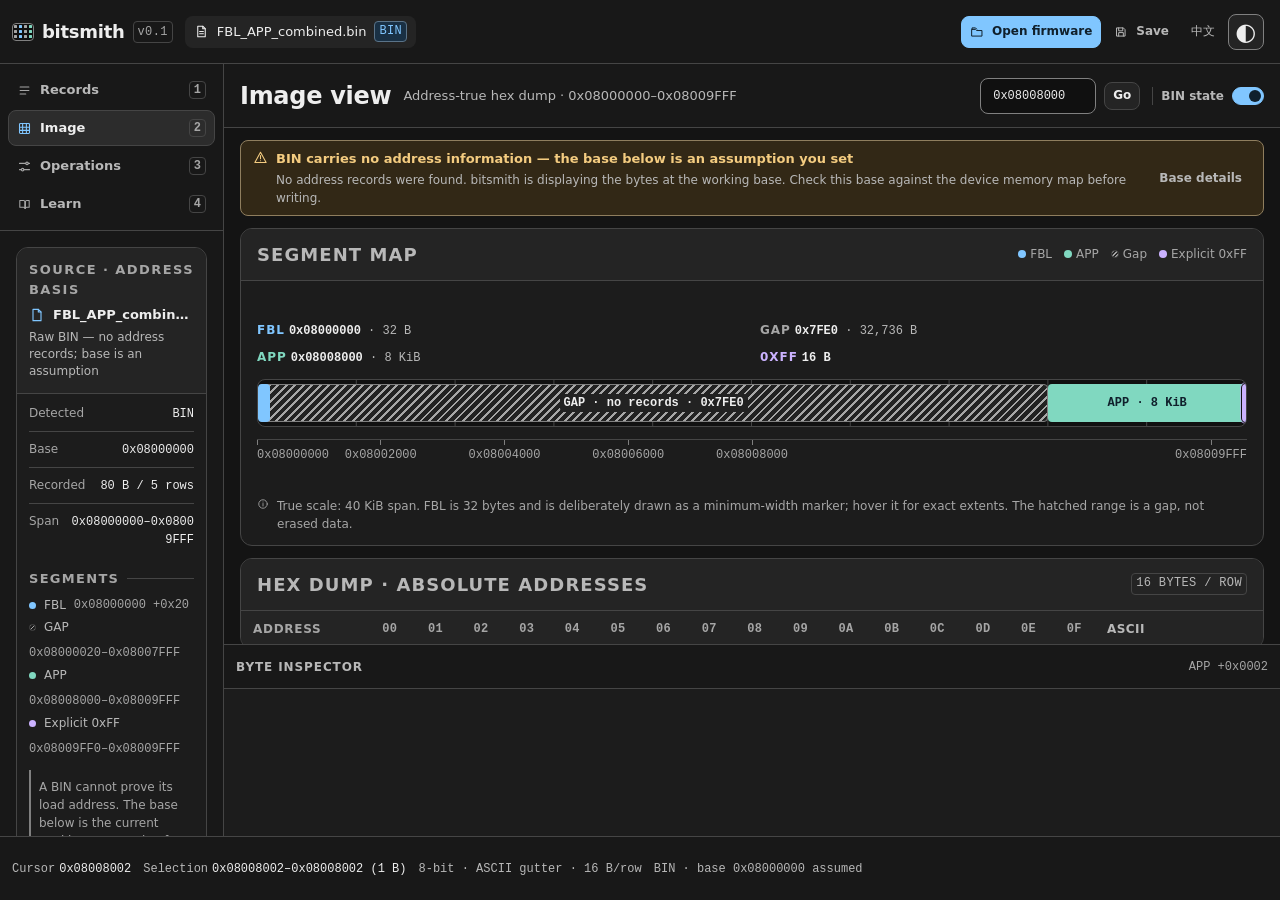
==== commit 831e566c: "feat: align the product UI with the design baseline public/ now follows design pass f9fe410 instead " ====
--- a/public/image.html
+++ b/public/image.html
@@ -3,7 +3,7 @@
 <head>
   <meta charset="utf-8">
   <meta name="viewport" content="width=device-width, initial-scale=1">
-  <title>Image view — Bitsmith</title>
+  <title>Image view — bitsmith</title>
   <script>
     (function () {
       try {
@@ -17,12 +17,12 @@
     .image-toolbar-form {
       display: inline-flex;
       align-items: center;
-      gap: 5px;
+      gap:4px;
     }
     .image-toolbar-form .input {
       width: 116px;
       height: 28px;
-      font-size: 10px;
+      font-size: var(--text-xs);
     }
     .image-toolbar-form .btn {
       min-height: 28px;
@@ -30,24 +30,24 @@
     .toolbar-switch {
       display: inline-flex;
       align-items: center;
-      gap: 7px;
-      padding-left: 10px;
+      gap:8px;
+      padding-left:8px;
       border-left: 1px solid var(--border);
     }
     .image-content {
-      padding: 14px 16px 24px;
+      padding:12px 16px 24px;
       display: flex;
       flex-direction: column;
-      gap: 14px;
+      gap:12px;
     }
     .image-content .assumption-banner {
-      margin-bottom: 0;
+      margin-bottom:0;
     }
     .byte-inspector-hero {
       display: flex;
       align-items: flex-end;
-      gap: 10px;
-      padding: 12px;
+      gap:8px;
+      padding:12px;
       border: 1px solid var(--border);
       border-radius: var(--radius-sm);
       background: var(--inset);
@@ -55,17 +55,17 @@
     .byte-inspector-hero .byte-value {
       color: var(--accent);
       font-family: var(--font-mono);
-      font-size: 32px;
+      font-size: var(--text-xl);
       font-weight: 650;
-      line-height: 1;
+      line-height: 1.5;
       letter-spacing: -0.04em;
     }
     .byte-inspector-hero .byte-base {
       color: var(--faint);
       font-family: var(--font-mono);
-      font-size: 9px;
+      font-size: var(--text-xs);
       line-height: 1.4;
-      padding-bottom: 2px;
+      padding-bottom:2px;
     }
     .byte-inspector-hero .byte-base strong {
       display: block;
@@ -73,17 +73,17 @@
       font-weight: 500;
     }
     .byte-inspector-hero .byte-ascii {
-      margin-left: auto;
+      margin-left:auto;
       color: var(--muted);
       font-family: var(--font-mono);
-      font-size: 18px;
-      line-height: 1;
-      padding-bottom: 1px;
+      font-size: var(--text-lg);
+      line-height: 1.5;
+      padding-bottom:1px;
     }
     .selection-bar {
       height: 4px;
-      margin-top: 8px;
-      border-radius: 2px;
+      margin-top:8px;
+      border-radius: var(--radius-xs);
       background: var(--surface-3);
       overflow: hidden;
     }
@@ -92,25 +92,25 @@
       height: 100%;
       width: 1.2%;
       min-width: 3px;
-      margin-left: 2%;
+      margin-left:2%;
       background: var(--accent);
-      border-radius: 2px;
+      border-radius: var(--radius-xs);
     }
     .mini-segment-bars {
       display: flex;
       flex-direction: column;
-      gap: 5px;
+      gap:4px;
     }
     .mini-segment-row {
       display: flex;
       align-items: center;
-      gap: 7px;
-      font-size: 9.5px;
+      gap:8px;
+      font-size: var(--text-xs);
     }
     .mini-segment-row .mini-swatch {
       width: 7px;
       height: 7px;
-      border-radius: 2px;
+      border-radius: var(--radius-xs);
       background: var(--gap);
       flex: none;
     }
@@ -123,42 +123,42 @@
     }
     .mini-segment-row .mini-name { color: var(--muted); }
     .mini-segment-row .mini-addr {
-      margin-left: auto;
-      color: var(--faint);
-      font-family: var(--font-mono);
-      font-size: 8.5px;
+      margin-left:auto;
+      color: var(--faint);
+      font-family: var(--font-mono);
+      font-size: var(--text-xs);
       white-space: nowrap;
     }
     .image-legend-bar {
       display: flex;
       align-items: center;
       flex-wrap: wrap;
-      gap: 7px 14px;
-      padding: 8px 11px;
+      gap:8px 12px;
+      padding:8px 12px;
       border: 1px solid var(--border);
       border-radius: var(--radius-sm);
       background: var(--surface-2);
       color: var(--faint);
-      font-size: 9.5px;
+      font-size: var(--text-xs);
     }
     .image-legend-bar .legend-key {
-      gap: 6px;
+      gap:4px;
     }
     .image-legend-bar .legend-swatch {
       width: 7px;
       height: 7px;
     }
     .image-legend-bar .legend-note {
-      margin-left: auto;
-      font-family: var(--font-mono);
-      font-size: 8.5px;
+      margin-left:auto;
+      font-family: var(--font-mono);
+      font-size: var(--text-xs);
       color: var(--faint);
     }
     .pop-byte-hero {
       display: flex;
       align-items: flex-end;
-      gap: 10px;
-      padding: 10px;
+      gap:8px;
+      padding:8px;
       border: 1px solid var(--border);
       border-radius: var(--radius-sm);
       background: var(--inset);
@@ -166,17 +166,17 @@
     .pop-byte-hero .pop-value {
       color: var(--accent);
       font-family: var(--font-mono);
-      font-size: 28px;
-      line-height: 1;
+      font-size: var(--text-xl);
+      line-height: 1.5;
       font-weight: 650;
       letter-spacing: -0.04em;
     }
     .pop-byte-hero .pop-caption {
       color: var(--faint);
       font-family: var(--font-mono);
-      font-size: 8.5px;
+      font-size: var(--text-xs);
       line-height: 1.45;
-      padding-bottom: 1px;
+      padding-bottom:1px;
     }
     .pop-byte-hero .pop-caption strong {
       display: block;
@@ -184,11 +184,11 @@
       font-weight: 500;
     }
     .pop-byte-hero .pop-ascii {
-      margin-left: auto;
+      margin-left:auto;
       color: var(--muted);
       font-family: var(--font-mono);
-      font-size: 17px;
-      line-height: 1;
+      font-size: var(--text-lg);
+      line-height: 1.5;
     }
     .hex-byte.is-in-selection {
       background: color-mix(in srgb, var(--accent) 15%, transparent);
@@ -200,7 +200,7 @@
     }
     .hex-byte.is-missing {
       color: var(--faint);
-      opacity: 0.48;
+      opacity: 1;
       cursor: default;
     }
     .hex-byte.is-missing:hover {
@@ -208,30 +208,36 @@
       border-color: transparent;
     }
     .empty-side {
-      padding: 18px 14px;
-      color: var(--faint);
-      font-size: 10.5px;
+      padding:16px 12px;
+      color: var(--faint);
+      font-size: var(--text-xs);
       line-height: 1.55;
     }
     .ascii-off .hex-ascii { display: none; }
     .ascii-off .hex-row { grid-template-columns: 88px minmax(470px, 1fr); }
     @media (max-width: 640px) {
       .image-toolbar-form { display: none; }
-      .image-content { padding-inline: 11px; }
+      .image-content { padding-inline:12px; }
       .ascii-off .hex-row { grid-template-columns: 76px minmax(470px, 1fr); }
     }
+  
+    .image-toolbar-form {flex-wrap:wrap;gap:var(--space-2)}
+.image-toolbar-form .input {height:auto;min-height:32px;font-size:var(--text-xs)}
+.hex-byte.is-missing {opacity:1;color:var(--faint)}
+.mini-segment-row {flex-wrap:wrap;gap:var(--space-2)}
+.mini-segment-row .mini-addr {margin-left:0;font-size:var(--text-xs)}
   </style>
 </head>
 <body>
   <div class="app-shell">
     <header class="topbar">
-      <a class="brand" href="records.html" aria-label="Bitsmith home">
+      <a class="brand" href="records.html" aria-label="bitsmith home">
         <span class="brand-mark" aria-hidden="true">
           <span></span><span></span><span></span><span></span>
           <span></span><span></span><span></span><span></span>
           <span></span><span></span><span></span><span></span>
         </span>
-        <span class="brand-name">Bitsmith</span>
+        <span class="brand-name">bitsmith</span>
         <span class="brand-version">v0.1</span>
       </a>
       <a class="file-tab" href="records.html" id="topFileTab" aria-label="Current file: FBL_APP_combined.bin">
@@ -373,7 +379,7 @@
               </svg>
               <div>
                 <strong data-i18n="banner.bin-title">BIN carries no address information — base 0x08000000 is an assumption you set</strong>
-                <p data-i18n="banner.bin-detail">No address records were found. Bitsmith is displaying the bytes at the working base. Check this base against the device memory map before writing.</p>
+                <p data-i18n="banner.bin-detail">No address records were found. bitsmith is displaying the bytes at the working base. Check this base against the device memory map before writing.</p>
               </div>
               <button class="btn btn-sm btn-quiet banner-action" id="focusBase" type="button" data-i18n="btn.base-details">Base details</button>
             </div>
--- a/public/shared.css
+++ b/public/shared.css
@@ -1,57 +1,57 @@
-/* Bitsmith shared design system
+/* bitsmith shared design system
    Dark is the default workbench theme; light is authored independently. */
 
 :root {
   color-scheme: dark;
 
-  --bg: #0a0e13;
-  --bg-alt: #0e141b;
-  --surface-1: #111820;
-  --surface-2: #151d27;
-  --surface-3: #1a2430;
-  --bg-selected: #14293a;
-  --inset: #0b1017;
-  --border: #25313e;
-  --border-strong: #36485c;
-  --text: #e7edf5;
-  --muted: #99a8ba;
-  --faint: #6a7a8e;
-  --accent: #66b8ff;
-  --accent-2: #5ad1b6;
-  --accent-contrast: #06131d;
-  --ok: #58ca8b;
-  --ok-bg: #10251b;
-  --warn: #e7ad4c;
-  --warn-bg: #2a2113;
-  --fail: #f07070;
-  --fail-bg: #2a1517;
-  --fbl: #64b5f6;
-  --fbl-bg: #102436;
-  --app: #4ecdb0;
-  --app-bg: #0f2723;
-  --gap: #738399;
-  --gap-bg: #161d26;
-  --ff: #b9a0ff;
-  --ff-bg: #201a33;
-  --focus-ring: #a9d8ff;
-  --topbar: #0d1218;
-  --statusbar: #0c1117;
+  --bg: #141414;
+  --bg-alt: #181818;
+  --surface-1: #1c1c1c;
+  --surface-2: #242424;
+  --surface-3: #2c2c2c;
+  --bg-selected: #19364b;
+  --inset: #101010;
+  --border: #454545;
+  --border-strong: #808080;
+  --text: #eeeeee;
+  --muted: #b8b8b8;
+  --faint: #a6a6a6;
+  --accent: #80c6ff;
+  --accent-2: #80c6ff;
+  --accent-contrast: #10202c;
+  --ok: #8cdbac;
+  --ok-bg: #172d21;
+  --warn: #f4cc80;
+  --warn-bg: #322816;
+  --fail: #ffaaaa;
+  --fail-bg: #351e22;
+  --fbl: #80c6ff;
+  --fbl-bg: #193044;
+  --app: #80d8c0;
+  --app-bg: #17332b;
+  --gap: #a6a6a6;
+  --gap-bg: #222222;
+  --ff: #cbb2ff;
+  --ff-bg: #30263f;
+  --focus-ring: #b1daff;
+  --topbar: #181818;
+  --statusbar: #181818;
   --shadow: 0 18px 60px rgba(0, 0, 0, 0.45);
   --shadow-sm: 0 2px 10px rgba(0, 0, 0, 0.25);
-  --scrollbar: #344355;
-
-  --font-sans: -apple-system, BlinkMacSystemFont, "Segoe UI", "Helvetica Neue", Arial, sans-serif;
-  --font-mono: "SFMono-Regular", "SF Mono", ui-monospace, Menlo, Consolas, "Liberation Mono", monospace;
-
-  --text-2xs: 10px;
-  --text-xs: 11px;
-  --text-sm: 12px;
-  --text-base: 13px;
+  --scrollbar: #808080;
+
+  --font-sans: system-ui, -apple-system, BlinkMacSystemFont, "Segoe UI", "PingFang SC", "Microsoft YaHei", "Noto Sans CJK SC", sans-serif;
+  --font-mono: ui-monospace, "SFMono-Regular", Consolas, "Liberation Mono", monospace;
+
+  --text-2xs: 12px;
+  --text-xs: 12px;
+  --text-sm: 13px;
+  --text-base: 14px;
   --text-md: 14px;
-  --text-lg: 16px;
-  --text-xl: 20px;
-  --text-2xl: 26px;
-  --text-3xl: 34px;
+  --text-lg: 18px;
+  --text-xl: 24px;
+  --text-2xl: 24px;
+  --text-3xl: 24px;
 
   --lh-tight: 1.25;
   --lh-normal: 1.5;
@@ -61,21 +61,21 @@
   --space-2: 8px;
   --space-3: 12px;
   --space-4: 16px;
-  --space-5: 20px;
+  --space-5: 24px;
   --space-6: 24px;
   --space-7: 32px;
-  --space-8: 40px;
+  --space-8: 32px;
   --space-9: 48px;
 
-  --radius-xs: 3px;
-  --radius-sm: 5px;
-  --radius-md: 8px;
+  --radius-xs: 4px;
+  --radius-sm: 8px;
+  --radius-md: 12px;
   --radius-pill: 999px;
 
-  --topbar-h: 52px;
-  --statusbar-h: 30px;
-  --sidebar-w: 282px;
-  --inspector-w: 302px;
+  --topbar-h: 64px;
+  --statusbar-h: 40px;
+  --sidebar-w: 264px;
+  --inspector-w: 288px;
 
   --ease-out: cubic-bezier(0.18, 0.72, 0.24, 1);
   --ease-in: cubic-bezier(0.55, 0, 0.8, 0.35);
@@ -86,41 +86,41 @@
 html[data-theme="light"] {
   color-scheme: light;
 
-  --bg: #edf1f5;
-  --bg-alt: #f5f7f9;
+  --bg: #f2f2f2;
+  --bg-alt: #fafafa;
   --surface-1: #ffffff;
-  --surface-2: #f3f6f9;
-  --surface-3: #eaf0f6;
-  --bg-selected: #dceefc;
-  --inset: #e9eef4;
-  --border: #d7e0e9;
-  --border-strong: #b9c6d4;
-  --text: #16212c;
-  --muted: #536273;
-  --faint: #7b8897;
-  --accent: #0b67ae;
-  --accent-2: #0b7b6b;
+  --surface-2: #f5f5f5;
+  --surface-3: #ebebeb;
+  --bg-selected: #daeafa;
+  --inset: #ededed;
+  --border: #cdcdcd;
+  --border-strong: #777777;
+  --text: #202020;
+  --muted: #505050;
+  --faint: #595959;
+  --accent: #075f9b;
+  --accent-2: #075f9b;
   --accent-contrast: #ffffff;
-  --ok: #1e7c50;
-  --ok-bg: #e5f5ec;
-  --warn: #8b5b0b;
-  --warn-bg: #f9efd9;
-  --fail: #b23a3f;
-  --fail-bg: #fbe8e9;
-  --fbl: #1768ad;
-  --fbl-bg: #e2effa;
-  --app: #11766a;
-  --app-bg: #e1f3f0;
-  --gap: #68798a;
-  --gap-bg: #edf1f5;
-  --ff: #6f4bb5;
-  --ff-bg: #efe9fb;
-  --focus-ring: #0b67ae;
+  --ok: #19643c;
+  --ok-bg: #e4f4e9;
+  --warn: #754800;
+  --warn-bg: #fbefd5;
+  --fail: #a52c37;
+  --fail-bg: #fbe8eb;
+  --fbl: #075f9b;
+  --fbl-bg: #e0edfa;
+  --app: #086453;
+  --app-bg: #e1f3ec;
+  --gap: #595959;
+  --gap-bg: #ededed;
+  --ff: #653a9c;
+  --ff-bg: #efe7fa;
+  --focus-ring: #075f9b;
   --topbar: #ffffff;
-  --statusbar: #f5f8fb;
+  --statusbar: #f5f5f5;
   --shadow: 0 22px 60px rgba(24, 42, 62, 0.14);
   --shadow-sm: 0 2px 10px rgba(24, 42, 62, 0.08);
-  --scrollbar: #b9c6d4;
+  --scrollbar: #777777;
 }
 
 *,
@@ -139,7 +139,7 @@
 }
 
 body {
-  margin: 0;
+  margin:0;
   min-height: 100%;
   background: var(--bg);
   color: var(--text);
@@ -191,13 +191,13 @@
 dd,
 dt,
 figure {
-  margin: 0;
+  margin:0;
 }
 
 ul,
 ol {
-  margin: 0;
-  padding: 0;
+  margin:0;
+  padding:0;
   list-style: none;
 }
 
@@ -230,8 +230,8 @@
   position: absolute;
   width: 1px;
   height: 1px;
-  padding: 0;
-  margin: -1px;
+  padding:0;
+  margin:-1px;
   overflow: hidden;
   clip: rect(0, 0, 0, 0);
   white-space: nowrap;
@@ -295,8 +295,8 @@
   z-index: 30;
   display: flex;
   align-items: center;
-  gap: var(--space-4);
-  padding: 0 var(--space-4) 0 14px;
+  gap:var(--space-4);
+  padding:0 var(--space-4) 0 12px;
   background: var(--topbar);
   border-bottom: 1px solid var(--border);
   min-width: 0;
@@ -305,7 +305,7 @@
 .brand {
   display: inline-flex;
   align-items: center;
-  gap: 10px;
+  gap:8px;
   color: var(--text);
   flex: none;
 }
@@ -318,7 +318,7 @@
   display: grid;
   grid-template-columns: repeat(4, 3px);
   grid-template-rows: repeat(3, 3px);
-  gap: 2px;
+  gap:2px;
   width: 22px;
   height: 18px;
   align-content: center;
@@ -352,23 +352,23 @@
 }
 
 .brand-version {
-  padding: 1px 5px;
+  padding:1px 4px;
   border: 1px solid var(--border);
   border-radius: var(--radius-xs);
   color: var(--faint);
   font-family: var(--font-mono);
-  font-size: 9.5px;
+  font-size: var(--text-xs);
   letter-spacing: 0.03em;
 }
 
 .file-tab {
   display: flex;
   align-items: center;
-  gap: 8px;
+  gap:8px;
   height: 32px;
   min-width: 0;
   max-width: 520px;
-  padding: 0 10px;
+  padding:0 8px;
   border: 1px solid transparent;
   border-radius: var(--radius-sm);
   color: var(--text);
@@ -399,16 +399,16 @@
 .topbar-actions {
   display: flex;
   align-items: center;
-  gap: 6px;
+  gap:4px;
   flex: none;
 }
 
 .local-state {
   display: inline-flex;
   align-items: center;
-  gap: 6px;
-  margin-right: 4px;
-  padding: 3px 8px;
+  gap:4px;
+  margin-right:4px;
+  padding:4px 8px;
   border: 1px solid var(--border);
   border-radius: var(--radius-pill);
   color: var(--muted);
@@ -461,18 +461,18 @@
 }
 
 .sidebar-scroll {
-  padding: 14px 14px 24px;
+  padding:12px 12px 24px;
 }
 
 .inspector-scroll {
-  padding: 14px 14px 28px;
+  padding:12px 12px 24px;
 }
 
 .side-nav {
   display: flex;
   flex-direction: column;
-  gap: 2px;
-  padding: 9px 8px 10px;
+  gap:2px;
+  padding:8px 8px 8px;
   border-bottom: 1px solid var(--border);
   background: var(--bg-alt);
   flex: none;
@@ -481,9 +481,9 @@
 .side-nav-item {
   display: flex;
   align-items: center;
-  gap: 9px;
+  gap:8px;
   min-height: 31px;
-  padding: 6px 8px;
+  padding:4px 8px;
   border: 1px solid transparent;
   border-radius: var(--radius-sm);
   color: var(--muted);
@@ -512,13 +512,13 @@
 }
 
 .side-nav-key {
-  margin-left: auto;
-  color: var(--faint);
-  font-family: var(--font-mono);
-  font-size: 9px;
+  margin-left:auto;
+  color: var(--faint);
+  font-family: var(--font-mono);
+  font-size: var(--text-xs);
   border: 1px solid var(--border);
-  border-radius: 3px;
-  padding: 0 4px;
+  border-radius: var(--radius-xs);
+  padding:0 4px;
   line-height: 16px;
 }
 
@@ -533,10 +533,10 @@
 .main-toolbar {
   display: flex;
   align-items: center;
-  gap: var(--space-3);
+  gap:var(--space-3);
   flex: none;
   min-height: 48px;
-  padding: 8px 16px;
+  padding:8px 16px;
   border-bottom: 1px solid var(--border);
   background: var(--bg-alt);
 }
@@ -561,7 +561,7 @@
 .toolbar-group {
   display: flex;
   align-items: center;
-  gap: 6px;
+  gap:4px;
 }
 
 .main-scroll {
@@ -573,8 +573,8 @@
 .statusbar {
   display: flex;
   align-items: center;
-  gap: 16px;
-  padding: 0 12px;
+  gap:16px;
+  padding:0 12px;
   border-top: 1px solid var(--border);
   background: var(--statusbar);
   color: var(--muted);
@@ -587,7 +587,7 @@
 .statusbar .status-item {
   display: inline-flex;
   align-items: center;
-  gap: 6px;
+  gap:4px;
   min-width: 0;
 }
 
@@ -597,7 +597,7 @@
 }
 
 .statusbar .push {
-  margin-left: auto;
+  margin-left:auto;
 }
 
 .status-dot {
@@ -628,9 +628,9 @@
   display: inline-flex;
   align-items: center;
   justify-content: center;
-  gap: 7px;
+  gap:8px;
   min-height: 30px;
-  padding: 6px 11px;
+  padding:4px 12px;
   border: 1px solid var(--border);
   border-radius: var(--radius-sm);
   background: var(--surface-2);
@@ -698,7 +698,7 @@
 
 .btn-sm {
   min-height: 26px;
-  padding: 4px 8px;
+  padding:4px 8px;
   font-size: var(--text-xs);
 }
 
@@ -741,15 +741,15 @@
 .badge {
   display: inline-flex;
   align-items: center;
-  gap: 5px;
+  gap:4px;
   min-height: 19px;
-  padding: 2px 6px;
+  padding:2px 4px;
   border: 1px solid var(--border);
   border-radius: var(--radius-xs);
   background: var(--surface-2);
   color: var(--muted);
   font-family: var(--font-mono);
-  font-size: 9.5px;
+  font-size: var(--text-xs);
   font-weight: 500;
   letter-spacing: 0.03em;
   text-transform: uppercase;
@@ -784,14 +784,14 @@
 .kbd {
   display: inline-block;
   min-width: 17px;
-  padding: 1px 4px;
+  padding:1px 4px;
   border: 1px solid var(--border-strong);
   border-bottom-width: 2px;
-  border-radius: 3px;
+  border-radius: var(--radius-xs);
   background: var(--surface-2);
   color: var(--muted);
   font-family: var(--font-mono);
-  font-size: 9.5px;
+  font-size: var(--text-xs);
   line-height: 13px;
   text-align: center;
 }
@@ -807,8 +807,8 @@
 .section-label {
   display: flex;
   align-items: center;
-  gap: 7px;
-  margin-bottom: 8px;
+  gap:8px;
+  margin-bottom:8px;
   color: var(--faint);
   font-size: var(--text-2xs);
   font-weight: 650;
@@ -825,7 +825,7 @@
 
 .divider {
   height: 1px;
-  margin: 14px 0;
+  margin:12px 0;
   background: var(--border);
 }
 
@@ -841,7 +841,7 @@
 }
 
 .file-summary-head {
-  padding: 12px 12px 11px;
+  padding:12px 12px 12px;
   border-bottom: 1px solid var(--border);
   background: var(--surface-2);
 }
@@ -849,7 +849,7 @@
 .file-name-row {
   display: flex;
   align-items: center;
-  gap: 8px;
+  gap:8px;
   min-width: 0;
 }
 
@@ -869,7 +869,7 @@
 }
 
 .file-subline {
-  margin-top: 4px;
+  margin-top:4px;
   color: var(--muted);
   font-size: var(--text-xs);
   line-height: 1.45;
@@ -878,16 +878,16 @@
 .file-meta-grid {
   display: grid;
   grid-template-columns: 1fr;
-  gap: 0;
-  padding: 2px 12px;
+  gap:0;
+  padding:2px 12px;
 }
 
 .meta-row {
   display: flex;
   align-items: baseline;
   justify-content: space-between;
-  gap: 12px;
-  padding: 7px 0;
+  gap:12px;
+  padding:8px 0;
   border-bottom: 1px solid var(--border);
   font-size: var(--text-xs);
 }
@@ -904,7 +904,7 @@
 .meta-row dd {
   color: var(--text);
   font-family: var(--font-mono);
-  font-size: 11px;
+  font-size: var(--text-xs);
   text-align: right;
   word-break: break-all;
 }
@@ -912,9 +912,9 @@
 .verify-strip {
   display: flex;
   align-items: center;
-  gap: 10px;
-  margin: 10px 12px 11px;
-  padding: 8px 9px;
+  gap:8px;
+  margin:8px 12px 12px;
+  padding:8px 8px;
   border: 1px solid var(--border);
   border-radius: var(--radius-sm);
   background: var(--surface-2);
@@ -927,7 +927,7 @@
 
 .verify-count {
   font-family: var(--font-mono);
-  font-size: 15px;
+  font-size: var(--text-base);
   font-weight: 650;
   line-height: 1;
   color: var(--ok);
@@ -941,7 +941,7 @@
 .verify-copy {
   min-width: 0;
   color: var(--muted);
-  font-size: 10.5px;
+  font-size: var(--text-xs);
   line-height: 1.35;
 }
 
@@ -955,15 +955,15 @@
 .segment-list {
   display: flex;
   flex-direction: column;
-  gap: 6px;
+  gap:4px;
 }
 
 .segment-row {
   display: grid;
   grid-template-columns: 4px minmax(0, 1fr) auto;
-  gap: 8px;
-  align-items: center;
-  padding: 6px 7px;
+  gap:8px;
+  align-items: center;
+  padding:4px 8px;
   border: 1px solid var(--border);
   border-radius: var(--radius-xs);
   background: var(--surface-2);
@@ -1000,17 +1000,17 @@
 .segment-name {
   display: flex;
   align-items: center;
-  gap: 6px;
+  gap:4px;
   color: var(--text);
   font-weight: 600;
-  font-size: 11px;
+  font-size: var(--text-xs);
 }
 
 .segment-addr {
-  margin-top: 2px;
-  color: var(--faint);
-  font-family: var(--font-mono);
-  font-size: 9.5px;
+  margin-top:2px;
+  color: var(--faint);
+  font-family: var(--font-mono);
+  font-size: var(--text-xs);
   line-height: 1.35;
   overflow: hidden;
   text-overflow: ellipsis;
@@ -1020,17 +1020,17 @@
 .segment-size {
   color: var(--muted);
   font-family: var(--font-mono);
-  font-size: 9.5px;
+  font-size: var(--text-xs);
   text-align: right;
   white-space: nowrap;
 }
 
 .sidebar-note {
-  margin-top: 14px;
-  padding: 9px 10px;
+  margin-top:12px;
+  padding:8px 8px;
   border-left: 2px solid var(--border-strong);
   color: var(--faint);
-  font-size: 10.5px;
+  font-size: var(--text-xs);
   line-height: 1.5;
 }
 
@@ -1041,15 +1041,15 @@
 }
 
 .sidebar-foot {
-  margin-top: 18px;
-  padding-top: 12px;
+  margin-top:16px;
+  padding-top:12px;
   border-top: 1px solid var(--border);
   display: flex;
   align-items: center;
   justify-content: space-between;
-  gap: 8px;
-  color: var(--faint);
-  font-size: 10px;
+  gap:8px;
+  color: var(--faint);
+  font-size: var(--text-xs);
 }
 
 /* --------------------------------------------------------------------------
@@ -1059,10 +1059,10 @@
 .pane-head {
   display: flex;
   align-items: center;
-  gap: 8px;
+  gap:8px;
   flex: none;
   min-height: 44px;
-  padding: 8px 14px;
+  padding:8px 12px;
   border-bottom: 1px solid var(--border);
   background: var(--bg-alt);
 }
@@ -1076,29 +1076,29 @@
 }
 
 .pane-head .pane-count {
-  margin-left: auto;
-  color: var(--faint);
-  font-family: var(--font-mono);
-  font-size: 10px;
+  margin-left:auto;
+  color: var(--faint);
+  font-family: var(--font-mono);
+  font-size: var(--text-xs);
 }
 
 .inspector-section {
-  padding: 0 0 14px;
-  margin-bottom: 14px;
+  padding:0 0 12px;
+  margin-bottom:12px;
   border-bottom: 1px solid var(--border);
 }
 
 .inspector-section:last-child {
   border-bottom: 0;
-  margin-bottom: 0;
+  margin-bottom:0;
 }
 
 .inspector-title {
   display: flex;
   align-items: center;
   justify-content: space-between;
-  gap: 8px;
-  margin-bottom: 8px;
+  gap:8px;
+  margin-bottom:8px;
   color: var(--faint);
   font-size: var(--text-2xs);
   font-weight: 650;
@@ -1107,13 +1107,13 @@
 }
 
 .raw-line-box {
-  padding: 8px 9px;
+  padding:8px 8px;
   border: 1px solid var(--border);
   border-radius: var(--radius-sm);
   background: var(--inset);
   color: var(--text);
   font-family: var(--font-mono);
-  font-size: 10.5px;
+  font-size: var(--text-xs);
   line-height: 1.6;
   word-break: break-all;
 }
@@ -1121,7 +1121,7 @@
 .kv-list {
   display: grid;
   grid-template-columns: auto minmax(0, 1fr);
-  gap: 6px 12px;
+  gap:4px 12px;
   font-size: var(--text-xs);
 }
 
@@ -1133,18 +1133,18 @@
 .kv-list dd {
   color: var(--text);
   font-family: var(--font-mono);
-  font-size: 10.5px;
+  font-size: var(--text-xs);
   text-align: right;
   word-break: break-word;
 }
 
 .callout {
-  padding: 9px 10px;
+  padding:8px 8px;
   border: 1px solid var(--border);
   border-radius: var(--radius-sm);
   background: var(--surface-2);
   color: var(--muted);
-  font-size: 11px;
+  font-size: var(--text-xs);
   line-height: 1.55;
 }
 
@@ -1168,21 +1168,21 @@
 .check-list {
   display: flex;
   flex-direction: column;
-  gap: 6px;
+  gap:4px;
 }
 
 .check-row {
   display: flex;
   align-items: flex-start;
-  gap: 7px;
-  color: var(--muted);
-  font-size: 10.5px;
+  gap:8px;
+  color: var(--muted);
+  font-size: var(--text-xs);
   line-height: 1.4;
 }
 
 .check-row .check-icon {
   --od-icon-size: 13px;
-  margin-top: 1px;
+  margin-top:1px;
   flex: none;
   color: var(--ok);
 }
@@ -1221,7 +1221,7 @@
   border-collapse: separate;
   border-spacing: 0;
   font-family: var(--font-mono);
-  font-size: 11px;
+  font-size: var(--text-xs);
   font-variant-numeric: tabular-nums;
 }
 
@@ -1229,12 +1229,12 @@
   position: sticky;
   top: 0;
   z-index: 3;
-  padding: 8px 7px;
+  padding:8px 8px;
   border-bottom: 1px solid var(--border-strong);
   background: var(--surface-2);
   color: var(--faint);
   font-family: var(--font-sans);
-  font-size: 9.5px;
+  font-size: var(--text-xs);
   font-weight: 650;
   letter-spacing: 0.065em;
   text-align: left;
@@ -1247,7 +1247,7 @@
 }
 
 .data-table tbody td {
-  padding: 7px;
+  padding:8px;
   border-bottom: 1px solid var(--border);
   color: var(--text);
   vertical-align: middle;
@@ -1276,18 +1276,18 @@
 }
 
 .data-table tbody tr.record-row.is-failed:hover td {
-  background: color-mix(in srgb, var(--fail-bg) 72%, var(--fail) 8%);
+  background: var(--fail-bg);
 }
 
 .data-table tbody tr.record-row.is-failed.is-selected td {
-  background: color-mix(in srgb, var(--fail-bg) 65%, var(--fail) 12%);
+  background: var(--fail-bg);
 }
 
 .col-index {
   width: 34px;
   color: var(--faint) !important;
   text-align: right;
-  font-size: 10px;
+  font-size: var(--text-xs);
 }
 
 .col-raw {
@@ -1302,7 +1302,7 @@
   text-overflow: ellipsis;
   white-space: nowrap;
   color: var(--muted);
-  font-size: 9.75px;
+  font-size: var(--text-xs);
   letter-spacing: -0.02em;
 }
 
@@ -1336,13 +1336,13 @@
 .type-chip {
   display: inline-flex;
   align-items: center;
-  gap: 5px;
-  padding: 2px 5px;
+  gap:4px;
+  padding:2px 4px;
   border: 1px solid var(--border);
   border-radius: var(--radius-xs);
   background: var(--surface-2);
   color: var(--muted);
-  font-size: 9.5px;
+  font-size: var(--text-xs);
   line-height: 1.3;
   white-space: nowrap;
 }
@@ -1375,7 +1375,7 @@
   text-overflow: ellipsis;
   white-space: nowrap;
   color: var(--muted);
-  font-size: 10px;
+  font-size: var(--text-xs);
 }
 
 .cks-cell {
@@ -1395,9 +1395,9 @@
 .verdict {
   display: inline-flex;
   align-items: center;
-  gap: 5px;
+  gap:4px;
   font-family: var(--font-sans);
-  font-size: 10px;
+  font-size: var(--text-xs);
   font-weight: 600;
   white-space: nowrap;
 }
@@ -1420,7 +1420,7 @@
 }
 
 .math-row td {
-  padding: 0 !important;
+  padding:0 !important;
   border-bottom: 1px solid var(--border) !important;
   background: var(--fail-bg) !important;
 }
@@ -1429,31 +1429,31 @@
   display: flex;
   flex-wrap: wrap;
   align-items: center;
-  gap: 9px;
-  padding: 10px 12px 11px 41px;
+  gap:8px;
+  padding:8px 12px 12px 48px;
   border-left: 2px solid var(--fail);
   color: var(--muted);
-  font-size: 10.5px;
+  font-size: var(--text-xs);
   line-height: 1.5;
 }
 
 .math-panel .math-label {
   color: var(--fail);
   font-family: var(--font-sans);
-  font-size: 9.5px;
+  font-size: var(--text-xs);
   font-weight: 700;
   letter-spacing: 0.08em;
   text-transform: uppercase;
 }
 
 .math-token {
-  padding: 3px 6px;
+  padding:4px 4px;
   border: 1px solid color-mix(in srgb, var(--fail) 26%, var(--border));
-  border-radius: 3px;
+  border-radius: var(--radius-xs);
   background: var(--inset);
   color: var(--text);
   font-family: var(--font-mono);
-  font-size: 10px;
+  font-size: var(--text-xs);
   white-space: nowrap;
 }
 
@@ -1469,11 +1469,11 @@
 .record-marker {
   width: 2px;
   height: 14px;
-  border-radius: 2px;
+  border-radius: var(--radius-xs);
   background: var(--border-strong);
   display: inline-block;
   vertical-align: -2px;
-  margin-right: 5px;
+  margin-right:4px;
 }
 
 /* --------------------------------------------------------------------------
@@ -1490,8 +1490,8 @@
 .map-card-head {
   display: flex;
   align-items: center;
-  gap: 10px;
-  padding: 9px 12px;
+  gap:8px;
+  padding:8px 12px;
   border-bottom: 1px solid var(--border);
   background: var(--surface-2);
 }
@@ -1507,23 +1507,23 @@
 .map-legend {
   display: flex;
   align-items: center;
-  gap: 12px;
-  margin-left: auto;
-  color: var(--faint);
-  font-size: 9.5px;
+  gap:12px;
+  margin-left:auto;
+  color: var(--faint);
+  font-size: var(--text-xs);
   white-space: nowrap;
 }
 
 .legend-key {
   display: inline-flex;
   align-items: center;
-  gap: 5px;
+  gap:4px;
 }
 
 .legend-swatch {
   width: 8px;
   height: 8px;
-  border-radius: 2px;
+  border-radius: var(--radius-xs);
   background: var(--faint);
 }
 
@@ -1545,18 +1545,18 @@
 }
 
 .map-body {
-  padding: 17px 20px 11px;
+  padding:16px 16px 12px;
 }
 
 .map-shell {
   position: relative;
-  padding-top: 27px;
+  padding-top:24px;
 }
 
 .map-scale-labels {
   position: relative;
   height: 33px;
-  margin-bottom: 5px;
+  margin-bottom:4px;
 }
 
 .map-callout {
@@ -1565,7 +1565,7 @@
   transform: translateX(-50%);
   color: var(--muted);
   font-family: var(--font-mono);
-  font-size: 9.5px;
+  font-size: var(--text-xs);
   line-height: 1.2;
   white-space: nowrap;
 }
@@ -1587,10 +1587,10 @@
 
 .map-callout .co-kind {
   font-family: var(--font-sans);
-  font-size: 8.5px;
+  font-size: var(--text-xs);
   font-weight: 700;
   letter-spacing: 0.08em;
-  margin-right: 4px;
+  margin-right:4px;
   text-transform: uppercase;
 }
 
@@ -1657,11 +1657,11 @@
   align-items: center;
   justify-content: center;
   min-width: 3px;
-  border-radius: 2px;
+  border-radius: var(--radius-xs);
   border: 0;
   color: var(--accent-contrast);
   font-family: var(--font-mono);
-  font-size: 9px;
+  font-size: var(--text-xs);
   font-weight: 700;
   overflow: hidden;
   cursor: crosshair;
@@ -1675,7 +1675,7 @@
 
 .segment-block.fbl {
   background: var(--fbl);
-  color: #04111d;
+  color: var(--accent-contrast);
   z-index: 3;
 }
 
@@ -1688,19 +1688,19 @@
 
 .segment-block.app {
   background: var(--app);
-  color: #041512;
+  color: var(--accent-contrast);
   z-index: 2;
 }
 
 .segment-block.ff {
   background: var(--ff);
-  color: #150a27;
+  color: var(--accent-contrast);
   z-index: 4;
   box-shadow: 0 0 0 1px var(--bg), 0 0 0 2px color-mix(in srgb, var(--ff) 65%, transparent);
 }
 
 .segment-block .block-label {
-  padding: 0 4px;
+  padding:0 4px;
   overflow: hidden;
   text-overflow: clip;
   white-space: nowrap;
@@ -1711,14 +1711,14 @@
   z-index: 120;
   min-width: 190px;
   max-width: 280px;
-  padding: 8px 9px;
+  padding:8px 8px;
   border: 1px solid var(--border-strong);
   border-radius: var(--radius-sm);
   background: var(--surface-1);
   color: var(--text);
   box-shadow: var(--shadow);
   font-family: var(--font-mono);
-  font-size: 10px;
+  font-size: var(--text-xs);
   line-height: 1.55;
   pointer-events: none;
 }
@@ -1727,9 +1727,9 @@
   display: block;
   color: var(--text);
   font-family: var(--font-sans);
-  font-size: 10px;
+  font-size: var(--text-xs);
   font-weight: 650;
-  margin-bottom: 2px;
+  margin-bottom:2px;
 }
 
 .map-hover-tip span {
@@ -1740,7 +1740,7 @@
 .axis {
   position: relative;
   height: 34px;
-  margin-top: 10px;
+  margin-top:8px;
   border-top: 1px solid var(--border);
 }
 
@@ -1750,7 +1750,7 @@
   transform: translateX(-50%);
   color: var(--faint);
   font-family: var(--font-mono);
-  font-size: 8.5px;
+  font-size: var(--text-xs);
   line-height: 1.4;
   text-align: center;
   white-space: nowrap;
@@ -1761,7 +1761,7 @@
   display: block;
   width: 1px;
   height: 5px;
-  margin: 0 auto 2px;
+  margin:0 auto 2px;
   background: var(--border-strong);
 }
 
@@ -1771,7 +1771,7 @@
 }
 
 .axis-tick:first-child::before {
-  margin-left: 0;
+  margin-left:0;
 }
 
 .axis-tick:last-child {
@@ -1780,23 +1780,23 @@
 }
 
 .axis-tick:last-child::before {
-  margin-left: auto;
+  margin-left:auto;
 }
 
 .map-note {
   display: flex;
   align-items: flex-start;
-  gap: 7px;
-  margin-top: 2px;
-  padding: 8px 0 0;
-  color: var(--faint);
-  font-size: 10px;
+  gap:8px;
+  margin-top:2px;
+  padding:8px 0 0;
+  color: var(--faint);
+  font-size: var(--text-xs);
   line-height: 1.45;
 }
 
 .map-note .od-icon {
   --od-icon-size: 12px;
-  margin-top: 1px;
+  margin-top:1px;
   flex: none;
 }
 
@@ -1814,8 +1814,8 @@
 .hex-head {
   display: flex;
   align-items: center;
-  gap: 10px;
-  padding: 9px 12px;
+  gap:8px;
+  padding:8px 12px;
   border-bottom: 1px solid var(--border);
   background: var(--surface-2);
 }
@@ -1836,17 +1836,17 @@
 .hex-grid {
   min-width: 690px;
   font-family: var(--font-mono);
-  font-size: 11px;
+  font-size: var(--text-xs);
   font-variant-numeric: tabular-nums;
 }
 
 .hex-row {
   display: grid;
   grid-template-columns: 88px 16fr 142px;
-  gap: 11px;
+  gap:12px;
   align-items: center;
   min-height: 25px;
-  padding: 2px 12px;
+  padding:2px 12px;
   border-bottom: 1px solid color-mix(in srgb, var(--border) 62%, transparent);
 }
 
@@ -1864,14 +1864,14 @@
 
 .hex-addr {
   color: var(--faint);
-  font-size: 10px;
+  font-size: var(--text-xs);
   white-space: nowrap;
 }
 
 .hex-bytes {
   display: grid;
   grid-template-columns: repeat(16, minmax(18px, 1fr));
-  gap: 2px;
+  gap:2px;
   align-items: center;
 }
 
@@ -1881,13 +1881,13 @@
   justify-content: center;
   height: 19px;
   min-width: 18px;
-  padding: 0;
+  padding:0;
   border: 1px solid transparent;
-  border-radius: 2px;
+  border-radius: var(--radius-xs);
   background: transparent;
   color: var(--text);
   font-family: var(--font-mono);
-  font-size: 10px;
+  font-size: var(--text-xs);
   line-height: 1;
   transition: background var(--dur-fast) var(--ease-out), border-color var(--dur-fast) var(--ease-out);
 }
@@ -1919,7 +1919,7 @@
 
 .hex-ascii {
   color: var(--muted);
-  font-size: 10px;
+  font-size: var(--text-xs);
   letter-spacing: 0.035em;
   white-space: nowrap;
   overflow: hidden;
@@ -1933,7 +1933,7 @@
 .hex-ascii .is-selected {
   background: var(--accent);
   color: var(--accent-contrast);
-  border-radius: 1px;
+  border-radius: var(--radius-xs);
 }
 
 .hex-header {
@@ -1948,7 +1948,7 @@
   border-bottom: 0;
   color: var(--faint);
   font-family: var(--font-sans);
-  font-size: 9px;
+  font-size: var(--text-xs);
   font-weight: 650;
   letter-spacing: 0.06em;
   text-transform: uppercase;
@@ -1957,7 +1957,7 @@
 .hex-header .hex-bytes {
   color: var(--faint);
   font-family: var(--font-mono);
-  font-size: 8.5px;
+  font-size: var(--text-xs);
   letter-spacing: 0.02em;
 }
 
@@ -1968,12 +1968,12 @@
 .hex-skip {
   display: flex;
   align-items: center;
-  gap: 9px;
-  padding: 7px 12px;
+  gap:8px;
+  padding:8px 12px;
   border-bottom: 1px solid var(--border);
   background: var(--surface-2);
   color: var(--faint);
-  font-size: 9.5px;
+  font-size: var(--text-xs);
 }
 
 .hex-skip::before,
@@ -1987,14 +1987,14 @@
 .hex-skip .skip-copy {
   display: inline-flex;
   align-items: center;
-  gap: 7px;
+  gap:8px;
   white-space: nowrap;
 }
 
 .hex-skip .skip-badge {
   color: var(--gap);
   font-family: var(--font-mono);
-  font-size: 8.5px;
+  font-size: var(--text-xs);
   letter-spacing: 0.04em;
   text-transform: uppercase;
 }
@@ -2015,8 +2015,8 @@
 .assumption-banner {
   display: flex;
   align-items: flex-start;
-  gap: 10px;
-  padding: 10px 12px;
+  gap:8px;
+  padding:8px 12px;
   border: 1px solid color-mix(in srgb, var(--warn) 42%, var(--border));
   border-radius: var(--radius-sm);
   background: var(--warn-bg);
@@ -2025,7 +2025,7 @@
 
 .assumption-banner .banner-icon {
   --od-icon-size: 15px;
-  margin-top: 1px;
+  margin-top:1px;
   flex: none;
 }
 
@@ -2034,12 +2034,12 @@
   color: var(--warn);
   font-size: var(--text-sm);
   font-weight: 650;
-  margin-bottom: 2px;
+  margin-bottom:2px;
 }
 
 .assumption-banner p {
   color: var(--muted);
-  font-size: 10.5px;
+  font-size: var(--text-xs);
   line-height: 1.5;
 }
 
@@ -2049,7 +2049,7 @@
 }
 
 .assumption-banner .banner-action {
-  margin-left: auto;
+  margin-left:auto;
   flex: none;
   align-self: center;
 }
@@ -2061,7 +2061,7 @@
 .form-grid {
   display: grid;
   grid-template-columns: repeat(2, minmax(0, 1fr));
-  gap: 12px;
+  gap:12px;
 }
 
 .form-grid.three {
@@ -2071,19 +2071,19 @@
 .field {
   display: flex;
   flex-direction: column;
-  gap: 5px;
+  gap:4px;
   min-width: 0;
 }
 
 .field > label {
   color: var(--muted);
-  font-size: 10.5px;
+  font-size: var(--text-xs);
   font-weight: 600;
 }
 
 .field .help {
   color: var(--faint);
-  font-size: 9.5px;
+  font-size: var(--text-xs);
   line-height: 1.4;
 }
 
@@ -2091,13 +2091,13 @@
 .select {
   width: 100%;
   height: 31px;
-  padding: 0 9px;
+  padding:0 8px;
   border: 1px solid var(--border);
   border-radius: var(--radius-sm);
   background: var(--inset);
   color: var(--text);
   font-family: var(--font-mono);
-  font-size: 11px;
+  font-size: var(--text-xs);
   transition: border-color var(--dur-fast) var(--ease-out), background var(--dur-fast) var(--ease-out);
 }
 
@@ -2115,7 +2115,7 @@
 
 .select {
   appearance: none;
-  padding-right: 28px;
+  padding-right:24px;
   background-image: linear-gradient(45deg, transparent 50%, var(--muted) 50%), linear-gradient(135deg, var(--muted) 50%, transparent 50%);
   background-position: calc(100% - 13px) 13px, calc(100% - 9px) 13px;
   background-size: 4px 4px, 4px 4px;
@@ -2129,7 +2129,7 @@
 
 .field-error {
   color: var(--fail);
-  font-size: 9.5px;
+  font-size: var(--text-xs);
   line-height: 1.4;
 }
 
@@ -2137,16 +2137,16 @@
   display: flex;
   align-items: center;
   justify-content: space-between;
-  gap: 12px;
+  gap:12px;
   min-height: 31px;
 }
 
 .switch-label {
   display: flex;
   align-items: center;
-  gap: 8px;
-  color: var(--muted);
-  font-size: 10.5px;
+  gap:8px;
+  color: var(--muted);
+  font-size: var(--text-xs);
   font-weight: 600;
 }
 
@@ -2191,20 +2191,20 @@
 
 .segmented {
   display: inline-flex;
-  padding: 2px;
+  padding:2px;
   border: 1px solid var(--border);
   border-radius: var(--radius-sm);
   background: var(--inset);
-  gap: 2px;
+  gap:2px;
 }
 
 .segmented button {
   min-height: 24px;
-  padding: 3px 8px;
-  border-radius: 3px;
-  color: var(--faint);
-  font-family: var(--font-mono);
-  font-size: 9.5px;
+  padding:4px 8px;
+  border-radius: var(--radius-xs);
+  color: var(--faint);
+  font-family: var(--font-mono);
+  font-size: var(--text-xs);
   white-space: nowrap;
 }
 
@@ -2225,16 +2225,17 @@
 .op-list {
   display: flex;
   flex-direction: column;
-  gap: 3px;
+  gap:4px;
 }
 
 .op-item {
   display: grid;
-  grid-template-columns: 26px minmax(0, 1fr) auto;
-  align-items: center;
-  gap: 9px;
+  /* Two children only (op-main, op-badge): no icon column. */
+  grid-template-columns: minmax(0, 1fr) auto;
+  align-items: center;
+  gap:8px;
   width: 100%;
-  padding: 8px 8px;
+  padding:8px 8px;
   border: 1px solid transparent;
   border-radius: var(--radius-sm);
   color: var(--muted);
@@ -2285,9 +2286,9 @@
 }
 
 .op-desc {
-  margin-top: 1px;
-  color: var(--faint);
-  font-size: 9.5px;
+  margin-top:1px;
+  color: var(--faint);
+  font-size: var(--text-xs);
   line-height: 1.35;
   overflow: hidden;
   text-overflow: ellipsis;
@@ -2295,12 +2296,12 @@
 }
 
 .op-badge {
-  padding: 1px 4px;
+  padding:1px 4px;
   border: 1px solid var(--border);
-  border-radius: 2px;
-  color: var(--faint);
-  font-family: var(--font-mono);
-  font-size: 8px;
+  border-radius: var(--radius-xs);
+  color: var(--faint);
+  font-family: var(--font-mono);
+  font-size: var(--text-xs);
   text-transform: uppercase;
   letter-spacing: 0.04em;
   white-space: nowrap;
@@ -2321,17 +2322,17 @@
 .operation-detail {
   display: flex;
   flex-direction: column;
-  gap: 16px;
+  gap:16px;
 }
 
 .op-detail-head {
-  padding: 16px 16px 0;
+  padding:16px 16px 0;
 }
 
 .op-detail-title-row {
   display: flex;
   align-items: flex-start;
-  gap: 12px;
+  gap:12px;
 }
 
 .op-detail-title {
@@ -2347,22 +2348,22 @@
 
 .op-detail-title p {
   max-width: 70ch;
-  margin-top: 4px;
+  margin-top:4px;
   color: var(--muted);
   font-size: var(--text-sm);
   line-height: 1.5;
 }
 
 .op-detail-head .badge {
-  margin-left: auto;
+  margin-left:auto;
   flex: none;
 }
 
 .op-body {
   display: flex;
   flex-direction: column;
-  gap: 16px;
-  padding: 0 16px;
+  gap:16px;
+  padding:0 16px;
 }
 
 .form-section,
@@ -2377,8 +2378,8 @@
 .preview-section-head {
   display: flex;
   align-items: center;
-  gap: 8px;
-  padding: 8px 11px;
+  gap:8px;
+  padding:8px 12px;
   border-bottom: 1px solid var(--border);
   background: var(--surface-2);
 }
@@ -2386,7 +2387,7 @@
 .form-section-head h3,
 .preview-section-head h3 {
   color: var(--muted);
-  font-size: 10px;
+  font-size: var(--text-xs);
   font-weight: 650;
   letter-spacing: 0.075em;
   text-transform: uppercase;
@@ -2394,36 +2395,36 @@
 
 .form-section-head .mini-note,
 .preview-section-head .mini-note {
-  margin-left: auto;
-  color: var(--faint);
-  font-size: 9px;
+  margin-left:auto;
+  color: var(--faint);
+  font-size: var(--text-xs);
 }
 
 .form-section-body {
-  padding: 12px;
+  padding:12px;
 }
 
 .preview-body {
-  padding: 11px 12px 12px;
+  padding:12px 12px 12px;
 }
 
 .mini-map {
   display: flex;
   flex-direction: column;
-  gap: 6px;
+  gap:4px;
 }
 
 .mini-map-row {
   display: grid;
   grid-template-columns: 47px minmax(0, 1fr) auto;
   align-items: center;
-  gap: 8px;
+  gap:8px;
 }
 
 .mini-map-label {
   color: var(--faint);
   font-family: var(--font-mono);
-  font-size: 8.5px;
+  font-size: var(--text-xs);
   letter-spacing: 0.06em;
   text-transform: uppercase;
 }
@@ -2432,7 +2433,7 @@
   position: relative;
   height: 18px;
   border: 1px solid var(--border);
-  border-radius: 3px;
+  border-radius: var(--radius-xs);
   background: var(--inset);
   overflow: hidden;
 }
@@ -2442,7 +2443,7 @@
   top: 2px;
   bottom: 2px;
   min-width: 3px;
-  border-radius: 1px;
+  border-radius: var(--radius-xs);
 }
 
 .mini-map-seg.fbl {
@@ -2469,24 +2470,24 @@
 .mini-map-meta {
   color: var(--faint);
   font-family: var(--font-mono);
-  font-size: 8.5px;
+  font-size: var(--text-xs);
   white-space: nowrap;
 }
 
 .diff-list {
-  margin-top: 10px;
+  margin-top:8px;
   border-top: 1px solid var(--border);
 }
 
 .diff-row {
   display: grid;
   grid-template-columns: 15px minmax(0, 1fr) auto;
-  gap: 7px;
+  gap:8px;
   align-items: baseline;
-  padding: 5px 0;
+  padding:4px 0;
   border-bottom: 1px solid var(--border);
   font-family: var(--font-mono);
-  font-size: 9.5px;
+  font-size: var(--text-xs);
   line-height: 1.45;
 }
 
@@ -2521,15 +2522,15 @@
 
 .diff-addr {
   color: var(--faint);
-  font-size: 8.5px;
+  font-size: var(--text-xs);
   white-space: nowrap;
 }
 
 .conflict-callout {
   display: flex;
   align-items: flex-start;
-  gap: 9px;
-  padding: 10px;
+  gap:8px;
+  padding:8px;
   border: 1px solid color-mix(in srgb, var(--fail) 42%, var(--border));
   border-radius: var(--radius-sm);
   background: var(--fail-bg);
@@ -2539,52 +2540,52 @@
 .conflict-callout .od-icon {
   --od-icon-size: 15px;
   flex: none;
-  margin-top: 1px;
+  margin-top:1px;
 }
 
 .conflict-callout strong {
   display: block;
   font-size: var(--text-xs);
   font-weight: 650;
-  margin-bottom: 2px;
+  margin-bottom:2px;
 }
 
 .conflict-callout p {
   color: var(--muted);
-  font-size: 10px;
+  font-size: var(--text-xs);
   line-height: 1.45;
 }
 
 .resolution-options {
   display: flex;
   flex-wrap: wrap;
-  gap: 6px;
-  margin-top: 8px;
+  gap:4px;
+  margin-top:8px;
 }
 
 .resolution-options label {
   display: inline-flex;
   align-items: center;
-  gap: 5px;
-  padding: 4px 7px;
+  gap:4px;
+  padding:4px 8px;
   border: 1px solid var(--border);
   border-radius: var(--radius-xs);
   background: var(--surface-2);
   color: var(--muted);
-  font-size: 9.5px;
+  font-size: var(--text-xs);
   cursor: pointer;
 }
 
 .op-apply-bar {
   display: flex;
   align-items: center;
-  gap: 10px;
-  padding: 12px 16px 18px;
+  gap:8px;
+  padding:12px 16px 16px;
 }
 
 .op-apply-bar .apply-note {
   color: var(--faint);
-  font-size: 9.5px;
+  font-size: var(--text-xs);
   line-height: 1.4;
 }
 
@@ -2595,9 +2596,9 @@
 .crc-readout {
   display: grid;
   grid-template-columns: auto minmax(0, 1fr) auto;
-  gap: 10px;
-  align-items: center;
-  padding: 10px 11px;
+  gap:8px;
+  align-items: center;
+  padding:8px 12px;
   border: 1px solid var(--border);
   border-radius: var(--radius-sm);
   background: var(--inset);
@@ -2605,7 +2606,7 @@
 
 .crc-readout .crc-label {
   color: var(--faint);
-  font-size: 9.5px;
+  font-size: var(--text-xs);
   letter-spacing: 0.06em;
   text-transform: uppercase;
 }
@@ -2613,7 +2614,7 @@
 .crc-readout .crc-value {
   color: var(--accent);
   font-family: var(--font-mono);
-  font-size: 16px;
+  font-size: var(--text-base);
   font-weight: 650;
   letter-spacing: 0.035em;
   text-align: right;
@@ -2623,11 +2624,11 @@
 .crc-params {
   display: flex;
   flex-wrap: wrap;
-  gap: 5px 12px;
-  margin-top: 7px;
-  color: var(--faint);
-  font-family: var(--font-mono);
-  font-size: 8.5px;
+  gap:4px 12px;
+  margin-top:8px;
+  color: var(--faint);
+  font-family: var(--font-mono);
+  font-size: var(--text-xs);
   line-height: 1.4;
 }
 
@@ -2639,8 +2640,8 @@
 .gate-summary {
   display: flex;
   align-items: flex-start;
-  gap: 9px;
-  padding: 9px 10px;
+  gap:8px;
+  padding:8px 8px;
   border: 1px solid color-mix(in srgb, var(--ok) 28%, var(--border));
   border-radius: var(--radius-sm);
   background: var(--ok-bg);
@@ -2655,20 +2656,20 @@
 
 .gate-summary .od-icon {
   --od-icon-size: 15px;
-  margin-top: 1px;
+  margin-top:1px;
   flex: none;
 }
 
 .gate-summary strong {
   display: block;
-  font-size: 10.5px;
+  font-size: var(--text-xs);
   font-weight: 650;
-  margin-bottom: 1px;
+  margin-bottom:1px;
 }
 
 .gate-summary p {
   color: var(--muted);
-  font-size: 9.5px;
+  font-size: var(--text-xs);
   line-height: 1.4;
 }
 
@@ -2678,17 +2679,17 @@
 
 .learn-shell {
   max-width: 940px;
-  padding: 22px 24px 64px;
+  padding:24px 24px 48px;
 }
 
 .learn-hero {
-  padding-bottom: 18px;
+  padding-bottom:16px;
   border-bottom: 1px solid var(--border);
 }
 
 .learn-hero h1 {
   max-width: 18ch;
-  margin-top: 5px;
+  margin-top:4px;
   font-size: var(--text-2xl);
   font-weight: 650;
   letter-spacing: -0.03em;
@@ -2697,14 +2698,14 @@
 
 .learn-hero p {
   max-width: 64ch;
-  margin-top: 8px;
+  margin-top:8px;
   color: var(--muted);
   font-size: var(--text-sm);
   line-height: 1.6;
 }
 
 .learn-section {
-  padding: 26px 0 0;
+  padding:24px 0 0;
   scroll-margin-top: 18px;
 }
 
@@ -2716,14 +2717,14 @@
 
 .learn-section > .section-intro {
   max-width: 68ch;
-  margin-top: 5px;
+  margin-top:4px;
   color: var(--muted);
   font-size: var(--text-sm);
   line-height: 1.6;
 }
 
 .anatomy-card {
-  margin-top: 12px;
+  margin-top:12px;
   border: 1px solid var(--border);
   border-radius: var(--radius-md);
   background: var(--surface-1);
@@ -2733,8 +2734,8 @@
 .anatomy-head {
   display: flex;
   align-items: center;
-  gap: 9px;
-  padding: 9px 12px;
+  gap:8px;
+  padding:8px 12px;
   border-bottom: 1px solid var(--border);
   background: var(--surface-2);
 }
@@ -2749,20 +2750,20 @@
 }
 
 .anatomy-body {
-  padding: 14px;
+  padding:12px;
 }
 
 .record-anatomy {
   display: flex;
   flex-wrap: wrap;
-  gap: 4px;
+  gap:4px;
   align-items: stretch;
-  padding: 8px;
+  padding:8px;
   border: 1px solid var(--border);
   border-radius: var(--radius-sm);
   background: var(--inset);
   font-family: var(--font-mono);
-  font-size: 12px;
+  font-size: var(--text-xs);
   line-height: 1.45;
 }
 
@@ -2770,16 +2771,16 @@
   display: inline-flex;
   align-items: center;
   min-height: 28px;
-  padding: 3px 7px;
+  padding:4px 8px;
   border: 1px solid transparent;
-  border-radius: 3px;
+  border-radius: var(--radius-xs);
   color: var(--text);
   white-space: nowrap;
 }
 
 .field-token.is-colon {
   color: var(--faint);
-  padding-inline: 4px;
+  padding-inline:4px;
 }
 
 .field-token.is-count {
@@ -2821,16 +2822,16 @@
 .field-key {
   display: grid;
   grid-template-columns: repeat(auto-fit, minmax(164px, 1fr));
-  gap: 8px;
-  margin-top: 11px;
+  gap:8px;
+  margin-top:12px;
 }
 
 .field-key-item {
   display: grid;
   grid-template-columns: 4px minmax(0, 1fr);
-  gap: 7px;
+  gap:8px;
   align-items: start;
-  padding: 7px 8px;
+  padding:8px 8px;
   border: 1px solid var(--border);
   border-radius: var(--radius-xs);
   background: var(--surface-2);
@@ -2840,7 +2841,7 @@
   width: 4px;
   height: 100%;
   min-height: 31px;
-  border-radius: 2px;
+  border-radius: var(--radius-xs);
   background: var(--faint);
 }
 
@@ -2867,41 +2868,41 @@
 .field-key-item strong {
   display: block;
   color: var(--text);
-  font-size: 10.5px;
+  font-size: var(--text-xs);
   font-weight: 600;
 }
 
 .field-key-item span {
   display: block;
-  margin-top: 1px;
-  color: var(--faint);
-  font-size: 9.5px;
+  margin-top:1px;
+  color: var(--faint);
+  font-size: var(--text-xs);
   line-height: 1.4;
 }
 
 .anatomy-note {
-  margin-top: 10px;
-  color: var(--muted);
-  font-size: 10.5px;
+  margin-top:8px;
+  color: var(--muted);
+  font-size: var(--text-xs);
   line-height: 1.55;
 }
 
 .anatomy-note code {
   color: var(--text);
   font-family: var(--font-mono);
-  font-size: 10px;
+  font-size: var(--text-xs);
 }
 
 .checksum-steps {
   display: grid;
   grid-template-columns: repeat(4, minmax(0, 1fr));
-  gap: 8px;
-  margin-top: 12px;
+  gap:8px;
+  margin-top:12px;
 }
 
 .checksum-step {
   position: relative;
-  padding: 10px;
+  padding:8px;
   border: 1px solid var(--border);
   border-radius: var(--radius-sm);
   background: var(--surface-2);
@@ -2916,7 +2917,7 @@
   z-index: 2;
   color: var(--faint);
   font-family: var(--font-mono);
-  font-size: 11px;
+  font-size: var(--text-xs);
 }
 
 .checksum-step:last-child::after {
@@ -2926,25 +2927,25 @@
 .checksum-step .step-num {
   color: var(--faint);
   font-family: var(--font-mono);
-  font-size: 8.5px;
+  font-size: var(--text-xs);
   letter-spacing: 0.08em;
   text-transform: uppercase;
 }
 
 .checksum-step strong {
   display: block;
-  margin-top: 4px;
-  color: var(--text);
-  font-family: var(--font-mono);
-  font-size: 10px;
+  margin-top:4px;
+  color: var(--text);
+  font-family: var(--font-mono);
+  font-size: var(--text-xs);
   line-height: 1.5;
   word-break: break-word;
 }
 
 .checksum-step p {
-  margin-top: 3px;
-  color: var(--faint);
-  font-size: 9px;
+  margin-top:4px;
+  color: var(--faint);
+  font-size: var(--text-xs);
   line-height: 1.4;
 }
 
@@ -2958,7 +2959,7 @@
 }
 
 .compare-table-wrap {
-  margin-top: 12px;
+  margin-top:12px;
   border: 1px solid var(--border);
   border-radius: var(--radius-md);
   background: var(--surface-1);
@@ -2969,12 +2970,12 @@
   width: 100%;
   min-width: 690px;
   border-collapse: collapse;
-  font-size: 10.5px;
+  font-size: var(--text-xs);
 }
 
 .compare-table th,
 .compare-table td {
-  padding: 8px 10px;
+  padding:8px 8px;
   border-bottom: 1px solid var(--border);
   border-right: 1px solid var(--border);
   text-align: left;
@@ -2995,7 +2996,7 @@
   background: var(--surface-2);
   color: var(--faint);
   font-family: var(--font-sans);
-  font-size: 9px;
+  font-size: var(--text-xs);
   font-weight: 650;
   letter-spacing: 0.07em;
   text-transform: uppercase;
@@ -3005,7 +3006,7 @@
 .compare-table tbody th {
   color: var(--muted);
   font-family: var(--font-sans);
-  font-size: 9.5px;
+  font-size: var(--text-xs);
   font-weight: 600;
   background: var(--surface-2);
   white-space: nowrap;
@@ -3029,11 +3030,11 @@
 .quick-stack {
   display: flex;
   flex-direction: column;
-  gap: 8px;
+  gap:8px;
 }
 
 .quick-card {
-  padding: 9px 10px;
+  padding:8px 8px;
   border: 1px solid var(--border);
   border-radius: var(--radius-sm);
   background: var(--surface-2);
@@ -3041,38 +3042,38 @@
 
 .quick-card h3 {
   color: var(--text);
-  font-size: 10.5px;
+  font-size: var(--text-xs);
   font-weight: 650;
 }
 
 .quick-card p {
-  margin-top: 3px;
-  color: var(--faint);
-  font-size: 9.5px;
+  margin-top:4px;
+  color: var(--faint);
+  font-size: var(--text-xs);
   line-height: 1.45;
 }
 
 .quick-card code {
   color: var(--muted);
   font-family: var(--font-mono);
-  font-size: 9px;
+  font-size: var(--text-xs);
 }
 
 .toc {
   display: flex;
   flex-direction: column;
-  gap: 1px;
+  gap:1px;
 }
 
 .toc a {
   display: flex;
   align-items: center;
-  gap: 7px;
-  padding: 5px 7px;
+  gap:8px;
+  padding:4px 8px;
   border-left: 2px solid transparent;
   border-radius: 0 var(--radius-xs) var(--radius-xs) 0;
   color: var(--muted);
-  font-size: 10.5px;
+  font-size: var(--text-xs);
 }
 
 .toc a:hover {
@@ -3089,7 +3090,7 @@
 .toc .toc-num {
   color: var(--faint);
   font-family: var(--font-mono);
-  font-size: 8.5px;
+  font-size: var(--text-xs);
 }
 
 /* --------------------------------------------------------------------------
@@ -3109,7 +3110,7 @@
   background: var(--surface-1);
   color: var(--text);
   box-shadow: var(--shadow);
-  padding: 12px;
+  padding:12px;
 }
 
 .explain-pop[hidden],
@@ -3121,8 +3122,8 @@
 .pop-head {
   display: flex;
   align-items: flex-start;
-  gap: 10px;
-  padding-bottom: 9px;
+  gap:8px;
+  padding-bottom:8px;
   border-bottom: 1px solid var(--border);
 }
 
@@ -3133,32 +3134,32 @@
 }
 
 .pop-head p {
-  margin-top: 2px;
-  color: var(--faint);
-  font-size: 9.5px;
+  margin-top:2px;
+  color: var(--faint);
+  font-size: var(--text-xs);
   line-height: 1.4;
 }
 
 .pop-head .icon-btn {
-  margin-left: auto;
-  margin-top: -4px;
-  margin-right: -4px;
+  margin-left:auto;
+  margin-top:-4px;
+  margin-right:-4px;
   width: 26px;
   height: 26px;
 }
 
 .pop-body {
-  padding-top: 9px;
+  padding-top:8px;
 }
 
 .pop-body p {
   color: var(--muted);
-  font-size: 10.5px;
+  font-size: var(--text-xs);
   line-height: 1.55;
 }
 
 .pop-body p + p {
-  margin-top: 7px;
+  margin-top:8px;
 }
 
 .pop-body strong {
@@ -3169,19 +3170,19 @@
 .pop-byte-anatomy {
   display: flex;
   flex-wrap: wrap;
-  gap: 3px;
-  margin-top: 9px;
-  padding: 7px;
+  gap:4px;
+  margin-top:8px;
+  padding:8px;
   border: 1px solid var(--border);
   border-radius: var(--radius-xs);
   background: var(--inset);
   font-family: var(--font-mono);
-  font-size: 10px;
+  font-size: var(--text-xs);
 }
 
 .pop-byte-anatomy span {
-  padding: 2px 4px;
-  border-radius: 2px;
+  padding:2px 4px;
+  border-radius: var(--radius-xs);
   color: var(--text);
   background: var(--surface-3);
   white-space: nowrap;
@@ -3210,11 +3211,11 @@
 .pop-kv {
   display: grid;
   grid-template-columns: auto minmax(0, 1fr);
-  gap: 4px 10px;
-  margin-top: 9px;
-  padding-top: 9px;
+  gap:4px 8px;
+  margin-top:8px;
+  padding-top:8px;
   border-top: 1px solid var(--border);
-  font-size: 9.5px;
+  font-size: var(--text-xs);
 }
 
 .pop-kv dt {
@@ -3224,7 +3225,7 @@
 .pop-kv dd {
   color: var(--text);
   font-family: var(--font-mono);
-  font-size: 9.5px;
+  font-size: var(--text-xs);
   text-align: right;
   word-break: break-word;
 }
@@ -3232,17 +3233,17 @@
 .pop-foot {
   display: flex;
   align-items: center;
-  gap: 8px;
-  margin-top: 10px;
-  padding-top: 8px;
+  gap:8px;
+  margin-top:8px;
+  padding-top:8px;
   border-top: 1px solid var(--border);
   color: var(--faint);
-  font-size: 8.5px;
+  font-size: var(--text-xs);
   line-height: 1.4;
 }
 
 .pop-foot .kbd {
-  font-size: 8px;
+  font-size: var(--text-xs);
   line-height: 11px;
 }
 
@@ -3264,22 +3265,22 @@
   display: flex;
   flex-direction: column;
   align-items: flex-end;
-  gap: 8px;
+  gap:8px;
   pointer-events: none;
 }
 
 .toast {
   display: flex;
   align-items: center;
-  gap: 8px;
+  gap:8px;
   max-width: 340px;
-  padding: 9px 11px;
+  padding:8px 12px;
   border: 1px solid var(--border-strong);
   border-radius: var(--radius-sm);
   background: var(--surface-1);
   color: var(--text);
   box-shadow: var(--shadow);
-  font-size: 10.5px;
+  font-size: var(--text-xs);
   line-height: 1.4;
   pointer-events: auto;
   animation: toast-in var(--dur-normal) var(--ease-out) both;
@@ -3314,12 +3315,12 @@
   display: grid;
   place-items: center;
   min-height: 100%;
-  padding: 32px;
+  padding:32px;
 }
 
 .drop-zone {
   width: min(100%, 610px);
-  padding: 40px 32px;
+  padding:32px 32px;
   border: 1px dashed var(--border-strong);
   border-radius: var(--radius-md);
   background: linear-gradient(180deg, var(--surface-1), var(--bg-alt));
@@ -3330,12 +3331,12 @@
   display: grid;
   grid-template-columns: repeat(4, 5px);
   grid-template-rows: repeat(3, 5px);
-  gap: 3px;
+  gap:4px;
   justify-content: center;
   width: 44px;
   height: 34px;
-  margin: 0 auto 16px;
-  padding: 6px;
+  margin:0 auto 16px;
+  padding:4px;
   border: 1px solid var(--border-strong);
   border-radius: var(--radius-sm);
   background: var(--inset);
@@ -3343,7 +3344,7 @@
 
 .drop-mark span {
   background: var(--faint);
-  border-radius: 1px;
+  border-radius: var(--radius-xs);
 }
 
 .drop-mark span:nth-child(2),
@@ -3366,7 +3367,7 @@
 
 .drop-zone p {
   max-width: 50ch;
-  margin: 8px auto 0;
+  margin:8px auto 0;
   color: var(--muted);
   font-size: var(--text-sm);
   line-height: 1.55;
@@ -3376,15 +3377,15 @@
   display: flex;
   flex-wrap: wrap;
   justify-content: center;
-  gap: 8px;
-  margin-top: 18px;
+  gap:8px;
+  margin-top:16px;
 }
 
 .drop-formats {
-  margin-top: 18px;
-  color: var(--faint);
-  font-family: var(--font-mono);
-  font-size: 9px;
+  margin-top:16px;
+  color: var(--faint);
+  font-family: var(--font-mono);
+  font-size: var(--text-xs);
   letter-spacing: 0.03em;
   text-transform: uppercase;
 }
@@ -3411,7 +3412,7 @@
 .split-panels {
   display: grid;
   grid-template-columns: minmax(0, 1fr) minmax(0, 1fr);
-  gap: 12px;
+  gap:12px;
 }
 
 @media (max-width: 1320px) {
@@ -3436,7 +3437,7 @@
   }
 
   .learn-shell {
-    padding-inline: 18px;
+    padding-inline:16px;
   }
 }
 
@@ -3482,7 +3483,7 @@
   .side-nav {
     flex-direction: row;
     overflow-x: auto;
-    padding: 6px 8px;
+    padding:4px 8px;
   }
 
   .side-nav-item {
@@ -3500,7 +3501,7 @@
   }
 
   .learn-shell {
-    padding-bottom: 42px;
+    padding-bottom:48px;
   }
 
   .checksum-steps {
@@ -3514,8 +3515,8 @@
 
 @media (max-width: 640px) {
   .topbar {
-    gap: 8px;
-    padding-inline: 9px;
+    gap:8px;
+    padding-inline:8px;
   }
 
   .brand-version,
@@ -3525,13 +3526,13 @@
   }
 
   .topbar-actions {
-    margin-left: auto;
+    margin-left:auto;
   }
 
   .main-toolbar {
     flex-wrap: wrap;
     align-items: flex-start;
-    padding-inline: 11px;
+    padding-inline:12px;
   }
 
   .main-toolbar .toolbar-sub {
@@ -3540,7 +3541,7 @@
   }
 
   .map-body {
-    padding-inline: 11px;
+    padding-inline:12px;
   }
 
   .map-callout.gap-callout {
@@ -3556,7 +3557,7 @@
   .op-detail-head,
   .op-body,
   .op-apply-bar {
-    padding-inline: 11px;
+    padding-inline:12px;
   }
 
   .op-apply-bar {
@@ -3565,8 +3566,8 @@
 
   .hex-row {
     grid-template-columns: 76px minmax(470px, 1fr) 116px;
-    gap: 7px;
-    padding-inline: 9px;
+    gap:8px;
+    padding-inline:8px;
   }
 
   .hex-grid {
@@ -3574,11 +3575,11 @@
   }
 
   .math-panel {
-    padding-left: 12px;
+    padding-left:12px;
   }
 
   .statusbar {
-    gap: 10px;
+    gap:8px;
     overflow-x: auto;
   }
 
@@ -3587,7 +3588,7 @@
   }
 
   .learn-hero h1 {
-    font-size: 23px;
+    font-size: var(--text-xl);
   }
 
   .checksum-steps {
@@ -3609,7 +3610,7 @@
   }
 
   .drop-zone {
-    padding: 28px 18px;
+    padding:24px 16px;
   }
 
   .toast-stack {
@@ -3634,3 +3635,104 @@
     scroll-behavior: auto !important;
   }
 }
+
+/* Family alignment 2026-11-22: content graphics and existing interactions retained. */
+html { font-size: 14px; }
+body { font-size: var(--text-base); }
+h1, .main-toolbar h1, .learn-hero h1 { font-size:var(--text-xl); line-height:1.25; }
+h2, .op-detail-title h2, .learn-section h2 { font-size:var(--text-lg); line-height:1.5; }
+h3, .section-label, .eyebrow, .inspector-title, .form-section-head h3, .preview-section-head h3, .field > label { font-size:var(--text-sm); line-height:1.5; }
+p, .callout, .learn-section p, .learn-hero p, .op-detail-title p { font-size:var(--text-base); line-height:1.5; }
+.mini-note, .help, .sidebar-note, .map-note { font-size:var(--text-xs); line-height:1.5; }
+button, input, select, textarea { font-family:var(--font-sans); }
+.input, .select, .mono, code, pre, .hex-byte, .hex-grid, .data-table, .axis, .mini-map-meta, .diff-row { font-family:var(--font-mono); font-variant-numeric:tabular-nums; }
+.btn, .icon-btn, .input, .select { min-height:32px; border-radius:var(--radius-sm); }
+.input, .select { height:auto; padding:var(--space-2) var(--space-3); font-size:var(--text-sm); border-color:var(--border-strong); line-height:1.5; }
+.btn-sm { min-height:32px; }
+.icon-btn { width:36px; height:36px; flex:none; }
+.theme-toggle::before { content:"◐"; display:block; font-family:var(--font-sans); font-size:24px; line-height:1; }
+.theme-toggle svg, html[data-theme="light"] .theme-toggle svg { display:none; }
+.theme-toggle { color:var(--text); background:var(--surface-2); border-color:var(--border-strong); }
+.theme-toggle:focus-visible { outline:2px solid var(--focus-ring); outline-offset:2px; }
+.btn[disabled], .btn[aria-disabled="true"] { opacity:1; background:var(--surface-2); color:var(--muted); border-color:var(--border); }
+.main-toolbar { flex-wrap:wrap; min-height:64px; gap:var(--space-2) var(--space-3); }
+.toolbar-sub { white-space:normal !important; overflow-wrap:anywhere; }
+.topbar { gap:var(--space-3); }
+.file-tab { min-width:0; }
+.file-name { overflow:hidden; text-overflow:ellipsis; white-space:nowrap; }
+.brand-name {font-size:var(--text-lg)}
+.sidebar-scroll, .inspector-scroll { padding:var(--space-4); }
+.side-nav-item { min-height:36px; }
+.kv-list { grid-template-columns:minmax(0,1fr) minmax(0,1.3fr); gap:var(--space-2); }
+.kv-list dd { overflow-wrap:anywhere; }
+.check-row, .file-subline, .check-row span { overflow-wrap:anywhere; }
+.segment-row { flex-wrap:wrap; row-gap:var(--space-1); }
+.segment-addr { font-size:var(--text-xs); }
+.statusbar { flex-wrap:wrap; align-content:center; gap:var(--space-1) var(--space-3); font-size:var(--text-xs); overflow:visible; }
+.statusbar .status-item { flex:none; }
+.statusbar .push { white-space:normal; }
+.data-table { min-width:960px; font-size:var(--text-xs); }
+.data-table thead th { font-size:var(--text-sm); padding:var(--space-2); }
+.data-table tbody td { padding:var(--space-2); }
+.table-scroll, .hex-scroll { max-width:100%; overflow:auto; scrollbar-width:auto; }
+.hex-grid { min-width:800px; }
+.hex-row { grid-template-columns:104px minmax(448px,1fr) 144px; gap:var(--space-3); min-height:36px; padding:var(--space-1) var(--space-3); }
+.hex-bytes { grid-template-columns:repeat(16,minmax(24px,1fr)); gap:var(--space-1); }
+.hex-byte { height:28px; min-width:24px; font-size:var(--text-xs); border-radius:var(--radius-xs); line-height:1.5; }
+.hex-addr, .hex-ascii, .hex-header .hex-bytes { font-size:var(--text-xs); }
+.axis { height:48px; margin-top:var(--space-3); }
+.axis-tick { font-size:var(--text-xs); }
+.map-callout { font-size:var(--text-xs); }
+.segment-track { height:48px; }
+.segment-block { font-size:var(--text-xs); }
+.segment-block.gap .block-label { background:var(--gap-bg); color:var(--text); border-radius:var(--radius-xs); }
+.mini-map-track { min-height:24px; }
+.mini-map-row { grid-template-columns:64px minmax(0,1fr) auto; gap:var(--space-2); }
+.diff-row { font-size:var(--text-xs); line-height:1.5; }
+.op-item { min-height:64px; padding:var(--space-3); gap:var(--space-2); }
+.op-name {font-size:var(--text-sm)}
+.op-desc {font-size:var(--text-xs); white-space:normal; overflow:visible; line-height:1.5}
+.op-badge {font-size:var(--text-xs);border-radius:var(--radius-xs)}
+.op-apply-bar {padding:var(--space-3) var(--space-4); flex-wrap:wrap;gap:var(--space-3)}
+.form-section, .preview-section, .hex-shell, .anatomy-card {border-radius:var(--radius-md)}
+.learn-section {scroll-margin-top:var(--space-4)}
+.checksum-steps {grid-template-columns:repeat(2,minmax(0,1fr)); gap:var(--space-3)}
+.checksum-step {min-width:0; padding:var(--space-4)}
+.checksum-step strong {font-size:var(--text-sm);line-height:1.5;overflow-wrap:anywhere}
+.checksum-step p {font-size:var(--text-base)}
+.checksum-step::after {display:none}
+.compare-table {font-size:var(--text-sm)}
+.compare-table th, .compare-table td {padding:var(--space-3);line-height:1.5}
+.field-token {font-size:var(--text-xs);min-height:32px;padding:var(--space-1) var(--space-2);border-radius:var(--radius-xs)}
+.popover {max-width:min(480px,calc(100vw - 32px))}
+.pop-body, .pop-body p {font-size:var(--text-base);line-height:1.5}
+.pop-foot .kbd {font-size:var(--text-xs);line-height:1.5}
+@media (min-width:901px) and (max-width:1320px) {
+  :root {--sidebar-w:224px; --inspector-w:256px; --statusbar-h:64px;}
+  .workspace:not(.learn-layout) {grid-template-columns:var(--sidebar-w) minmax(0,1fr); grid-template-rows:minmax(0,1fr) 192px;}
+  .workspace:not(.learn-layout) > .sidebar {grid-column:1;grid-row:1 / span 2;}
+  .workspace:not(.learn-layout) > .main-pane {grid-column:2;grid-row:1;}
+  .workspace:not(.learn-layout) > .inspector {display:flex;grid-column:2;grid-row:2;border-top:1px solid var(--border);border-left:0;}
+  .workspace:not(.learn-layout) > .inspector .inspector-scroll {display:grid;grid-template-columns:repeat(2,minmax(0,1fr));gap:var(--space-4);overflow:auto;}
+  .inspector-section {min-width:0;}
+  .statusbar .push {margin-left:0;}
+  .data-table {min-width:960px;}
+  .topbar .local-state {display:none;}
+}
+@media (max-width:1100px) {.topbar .brand-version {display:none}.axis-tick:not(:first-child):not(:last-child){max-width:72px;white-space:normal;overflow-wrap:anywhere}}
+@media (max-width:900px) { .statusbar {min-height:64px} .workspace>.inspector {display:flex} }
+
+/* Labels stay in flow as font sizes grow; the map and hatch keep their geometry. */
+.map-scale-labels { display:grid; grid-template-columns:repeat(2,minmax(0,1fr)); gap:var(--space-2) var(--space-4); height:auto; margin-bottom:var(--space-3); }
+.map-callout, .map-callout.fbl-callout, .map-callout.gap-callout, .map-callout.app-callout, .map-callout.ff-callout { position:static; transform:none; white-space:normal; text-align:left; line-height:1.5; }
+.map-callout::after {display:none}
+.axis-tick, .axis-tick:not(:first-child):not(:last-child) {white-space:nowrap;max-width:none;overflow-wrap:normal}
+.hex-head h2, .map-card-head h2 {font-size:var(--text-lg);line-height:1.5}
+.map-card-head, .hex-head {flex-wrap:wrap;gap:var(--space-3);padding:var(--space-3) var(--space-4)}
+.map-legend {flex-wrap:wrap;gap:var(--space-2) var(--space-3)}
+.crc-readout {grid-template-columns:minmax(0,1fr) auto;gap:var(--space-3)}
+.crc-readout .crc-label {grid-column:1 / -1}
+.crc-readout .crc-value {text-align:left;font-size:var(--text-xl);line-height:1.5}
+.kbd {line-height:1.5}
+.sidebar-foot {flex-wrap:wrap;gap:var(--space-2);line-height:1.5}
+@media(min-width:901px){.map-callout.gap-callout {display:block}}
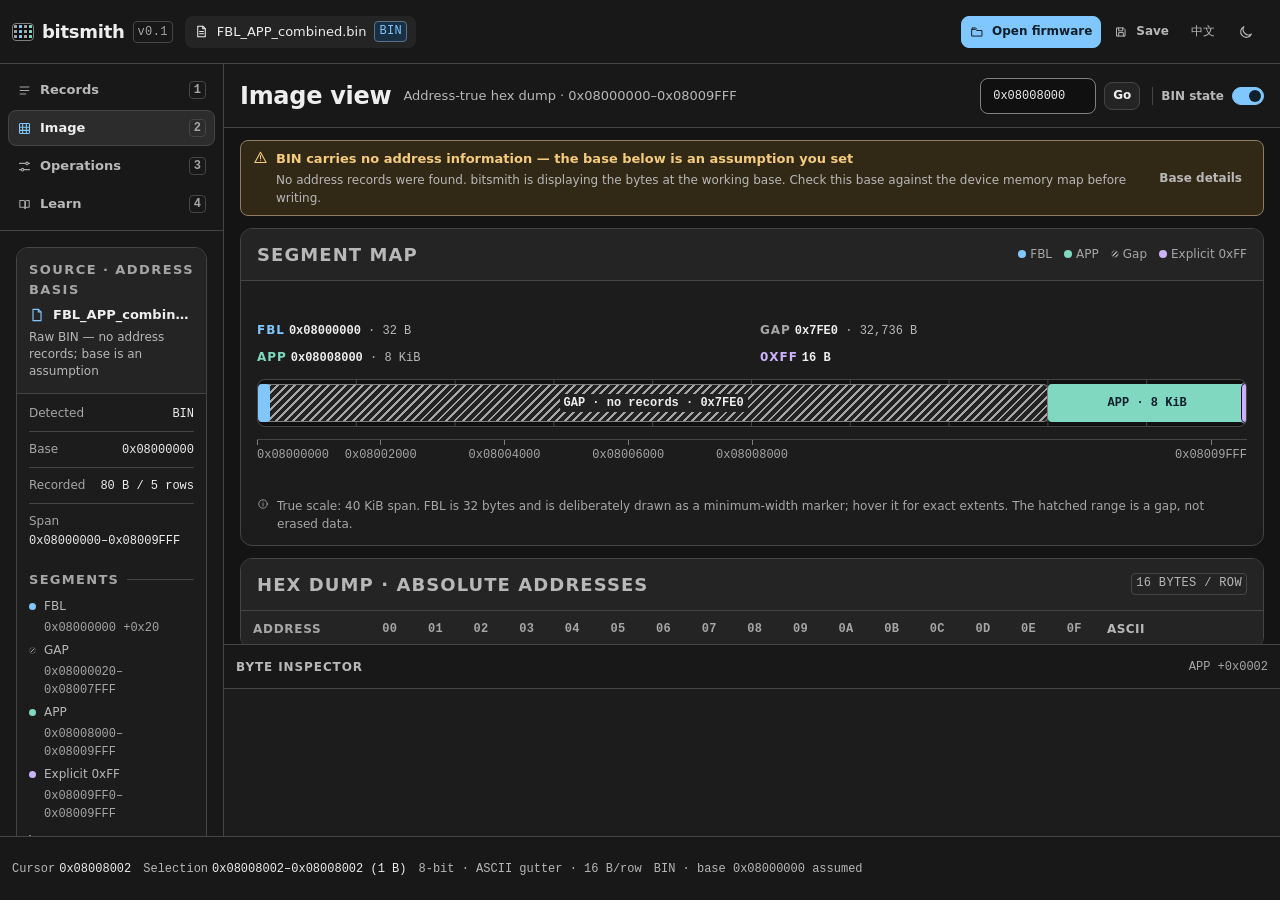
==== commit 08d19d97: "design: quiet theme control and readable sidebar values The theme control no longer renders a 24px g" ====
--- a/public/image.html
+++ b/public/image.html
@@ -224,8 +224,9 @@
     .image-toolbar-form {flex-wrap:wrap;gap:var(--space-2)}
 .image-toolbar-form .input {height:auto;min-height:32px;font-size:var(--text-xs)}
 .hex-byte.is-missing {opacity:1;color:var(--faint)}
-.mini-segment-row {flex-wrap:wrap;gap:var(--space-2)}
-.mini-segment-row .mini-addr {margin-left:0;font-size:var(--text-xs)}
+/* Name on the first line, the address indented under it and wrapping after the range dash. */
+.mini-segment-row {display:grid;grid-template-columns:7px minmax(0,1fr);gap:var(--space-1) var(--space-2)}
+.mini-segment-row .mini-addr {grid-column:2;margin-left:0;font-size:var(--text-xs);white-space:normal;overflow-wrap:break-word;text-align:left}
   </style>
 </head>
 <body>
@@ -405,6 +406,7 @@
 
                   <div class="segment-track" aria-label="Address map from 0x08000000 to 0x08009FFF">
                     <button class="segment-block fbl" type="button" style="left:0;width:0.08%;min-width:4px"
+                      aria-label="FBL segment, 0x08000000–0x0800001F, 32 bytes"
                       data-name="FBL" data-range="0x08000000–0x0800001F" data-size="32 bytes" data-kind="FBL segment"
                       data-note="Flash bootloader. Contiguous data records; checksums verify.">
                       <span class="block-label"></span>
@@ -420,6 +422,7 @@
                       <span class="block-label">APP · 8 KiB</span>
                     </button>
                     <button class="segment-block ff" type="button" style="left:calc(100% - 4px);width:4px"
+                      aria-label="Explicit 0xFF fill, 0x08009FF0–0x08009FFF, 16 bytes"
                       data-name="Explicit 0xFF" data-range="0x08009FF0–0x08009FFF" data-size="16 bytes" data-kind="Explicit fill"
                       data-note="These bytes are present and equal 0xFF; they are not a gap.">
                       <span class="block-label"></span>
@@ -428,7 +431,7 @@
 
                   <div class="axis" aria-hidden="true">
                     <span class="axis-tick" style="left:0">0x08000000</span>
-                    <span class="axis-tick" style="left:12.5%">0x08002000</span>
+                    <span class="axis-tick axis-tick-minor" style="left:12.5%">0x08002000</span>
                     <span class="axis-tick" style="left:25%">0x08004000</span>
                     <span class="axis-tick" style="left:37.5%">0x08006000</span>
                     <span class="axis-tick" style="left:50%">0x08008000</span>
--- a/public/shared.css
+++ b/public/shared.css
@@ -884,9 +884,12 @@
 
 .meta-row {
   display: flex;
+  /* A value too wide for the label line drops to its own full-width line instead of
+     splitting an address or a unit mid-token. */
+  flex-wrap: wrap;
   align-items: baseline;
   justify-content: space-between;
-  gap:12px;
+  gap:2px 12px;
   padding:8px 0;
   border-bottom: 1px solid var(--border);
   font-size: var(--text-xs);
@@ -905,16 +908,18 @@
   color: var(--text);
   font-family: var(--font-mono);
   font-size: var(--text-xs);
-  text-align: right;
-  word-break: break-all;
+  text-align: left;
+  /* Only an unbreakable token longer than the whole row may split; ranges break after "–". */
+  overflow-wrap: break-word;
 }
 
 .verify-strip {
   display: flex;
-  align-items: center;
-  gap:8px;
+  flex-wrap: wrap;
+  align-items: center;
+  gap:4px var(--space-3);
   margin:8px 12px 12px;
-  padding:8px 8px;
+  padding:var(--space-3);
   border: 1px solid var(--border);
   border-radius: var(--radius-sm);
   background: var(--surface-2);
@@ -939,14 +944,17 @@
 }
 
 .verify-copy {
+  /* In the narrow sidebar the copy drops below the count instead of being squeezed beside it. */
+  flex: 1 1 140px;
   min-width: 0;
   color: var(--muted);
   font-size: var(--text-xs);
-  line-height: 1.35;
+  line-height: 1.5;
 }
 
 .verify-copy strong {
   display: block;
+  margin-bottom:2px;
   color: var(--text);
   font-size: var(--text-xs);
   font-weight: 600;
@@ -1011,10 +1019,9 @@
   color: var(--faint);
   font-family: var(--font-mono);
   font-size: var(--text-xs);
-  line-height: 1.35;
-  overflow: hidden;
-  text-overflow: ellipsis;
-  white-space: nowrap;
+  line-height: 1.4;
+  /* Keep the whole address visible: wrap after the range dash, never truncate the end address. */
+  overflow-wrap: break-word;
 }
 
 .segment-size {
@@ -3650,10 +3657,8 @@
 .input, .select { height:auto; padding:var(--space-2) var(--space-3); font-size:var(--text-sm); border-color:var(--border-strong); line-height:1.5; }
 .btn-sm { min-height:32px; }
 .icon-btn { width:36px; height:36px; flex:none; }
-.theme-toggle::before { content:"◐"; display:block; font-family:var(--font-sans); font-size:24px; line-height:1; }
-.theme-toggle svg, html[data-theme="light"] .theme-toggle svg { display:none; }
-.theme-toggle { color:var(--text); background:var(--surface-2); border-color:var(--border-strong); }
-.theme-toggle:focus-visible { outline:2px solid var(--focus-ring); outline-offset:2px; }
+/* Theme control 2026-11-26: a plain quiet .icon-btn — 16px moon while dark, sun while light
+   (the sun/moon rules sit with .icon-btn above). No glyph, border or fill of its own. */
 .btn[disabled], .btn[aria-disabled="true"] { opacity:1; background:var(--surface-2); color:var(--muted); border-color:var(--border); }
 .main-toolbar { flex-wrap:wrap; min-height:64px; gap:var(--space-2) var(--space-3); }
 .toolbar-sub { white-space:normal !important; overflow-wrap:anywhere; }
@@ -3664,7 +3669,7 @@
 .sidebar-scroll, .inspector-scroll { padding:var(--space-4); }
 .side-nav-item { min-height:36px; }
 .kv-list { grid-template-columns:minmax(0,1fr) minmax(0,1.3fr); gap:var(--space-2); }
-.kv-list dd { overflow-wrap:anywhere; }
+.kv-list dd { overflow-wrap:break-word; }
 .check-row, .file-subline, .check-row span { overflow-wrap:anywhere; }
 .segment-row { flex-wrap:wrap; row-gap:var(--space-1); }
 .segment-addr { font-size:var(--text-xs); }
@@ -3719,7 +3724,9 @@
   .data-table {min-width:960px;}
   .topbar .local-state {display:none;}
 }
-@media (max-width:1100px) {.topbar .brand-version {display:none}.axis-tick:not(:first-child):not(:last-child){max-width:72px;white-space:normal;overflow-wrap:anywhere}}
+@media (max-width:1100px) {.topbar .brand-version {display:none}}
+/* Under ~1200px the 12.5% axis label collides with the first one (true-scale ticks); drop that minor tick. */
+@media (max-width:1200px) {.axis-tick-minor {display:none}}
 @media (max-width:900px) { .statusbar {min-height:64px} .workspace>.inspector {display:flex} }
 
 /* Labels stay in flow as font sizes grow; the map and hatch keep their geometry. */
